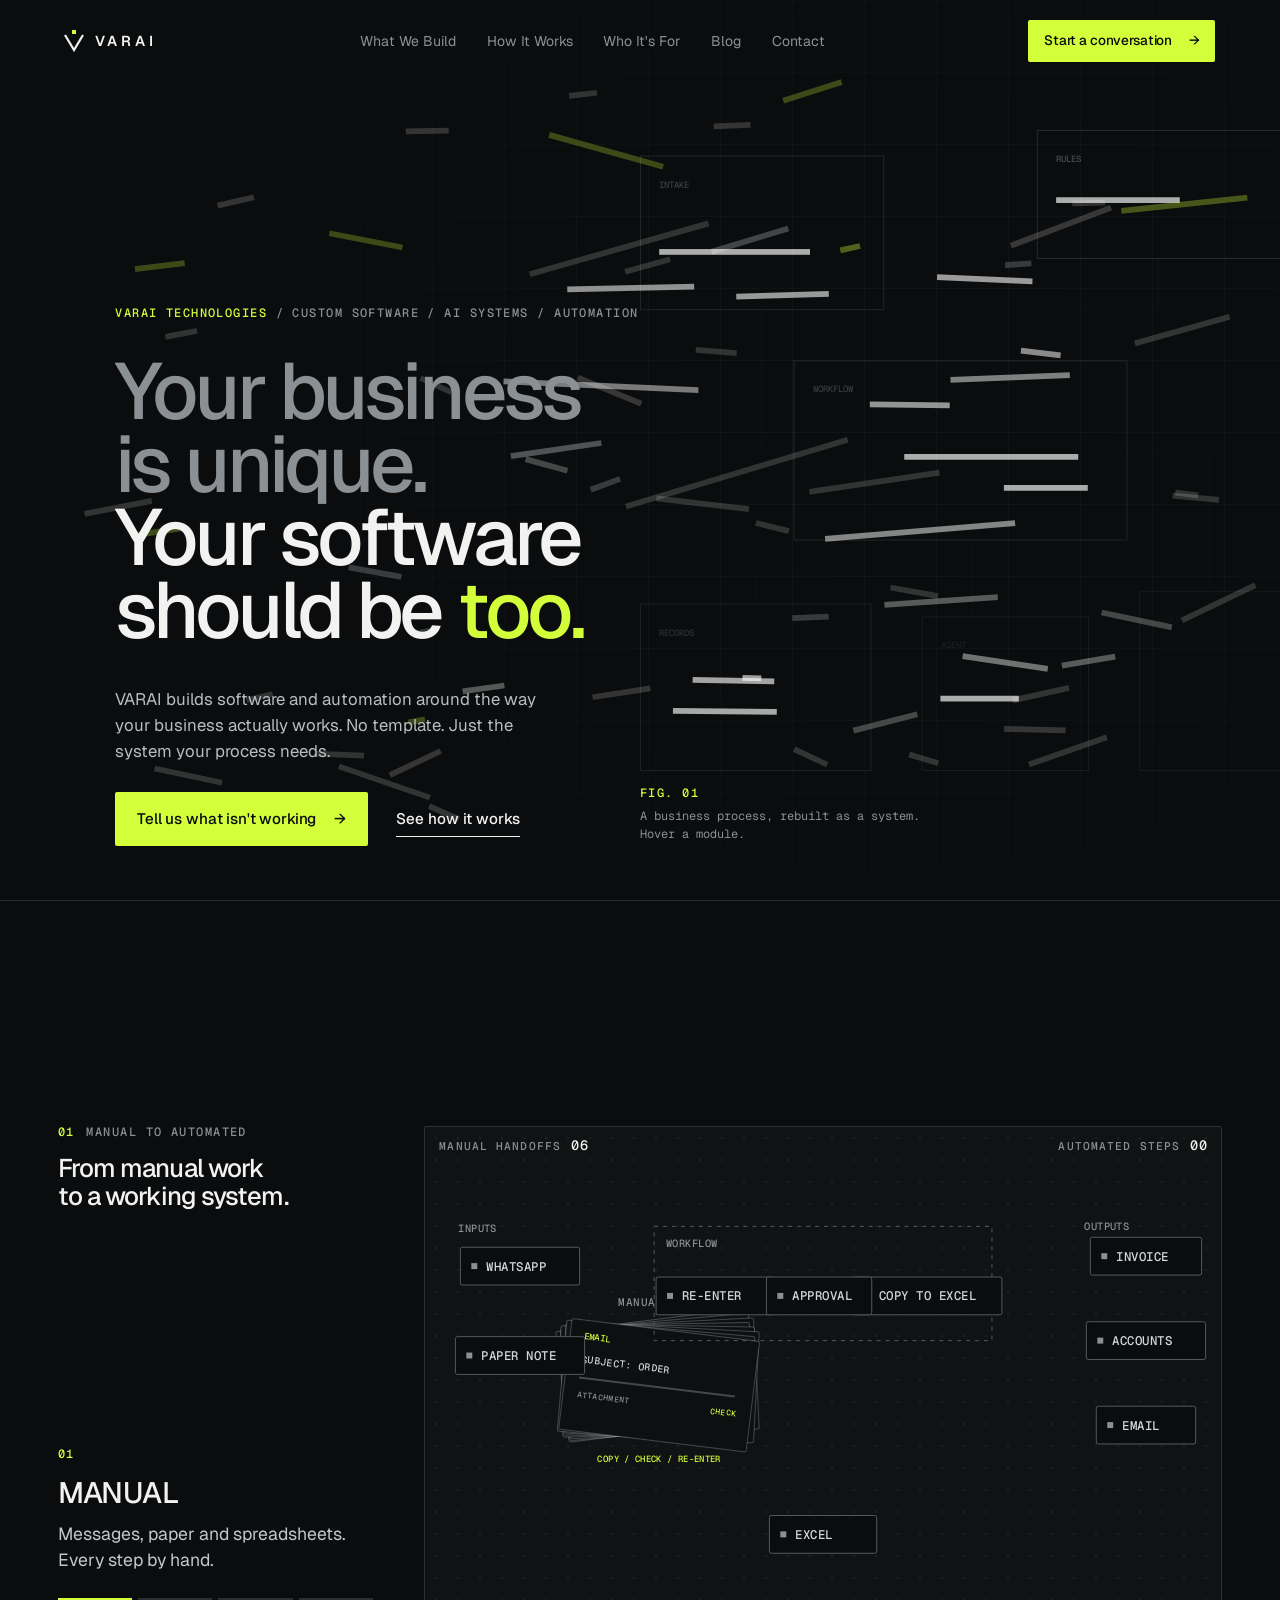
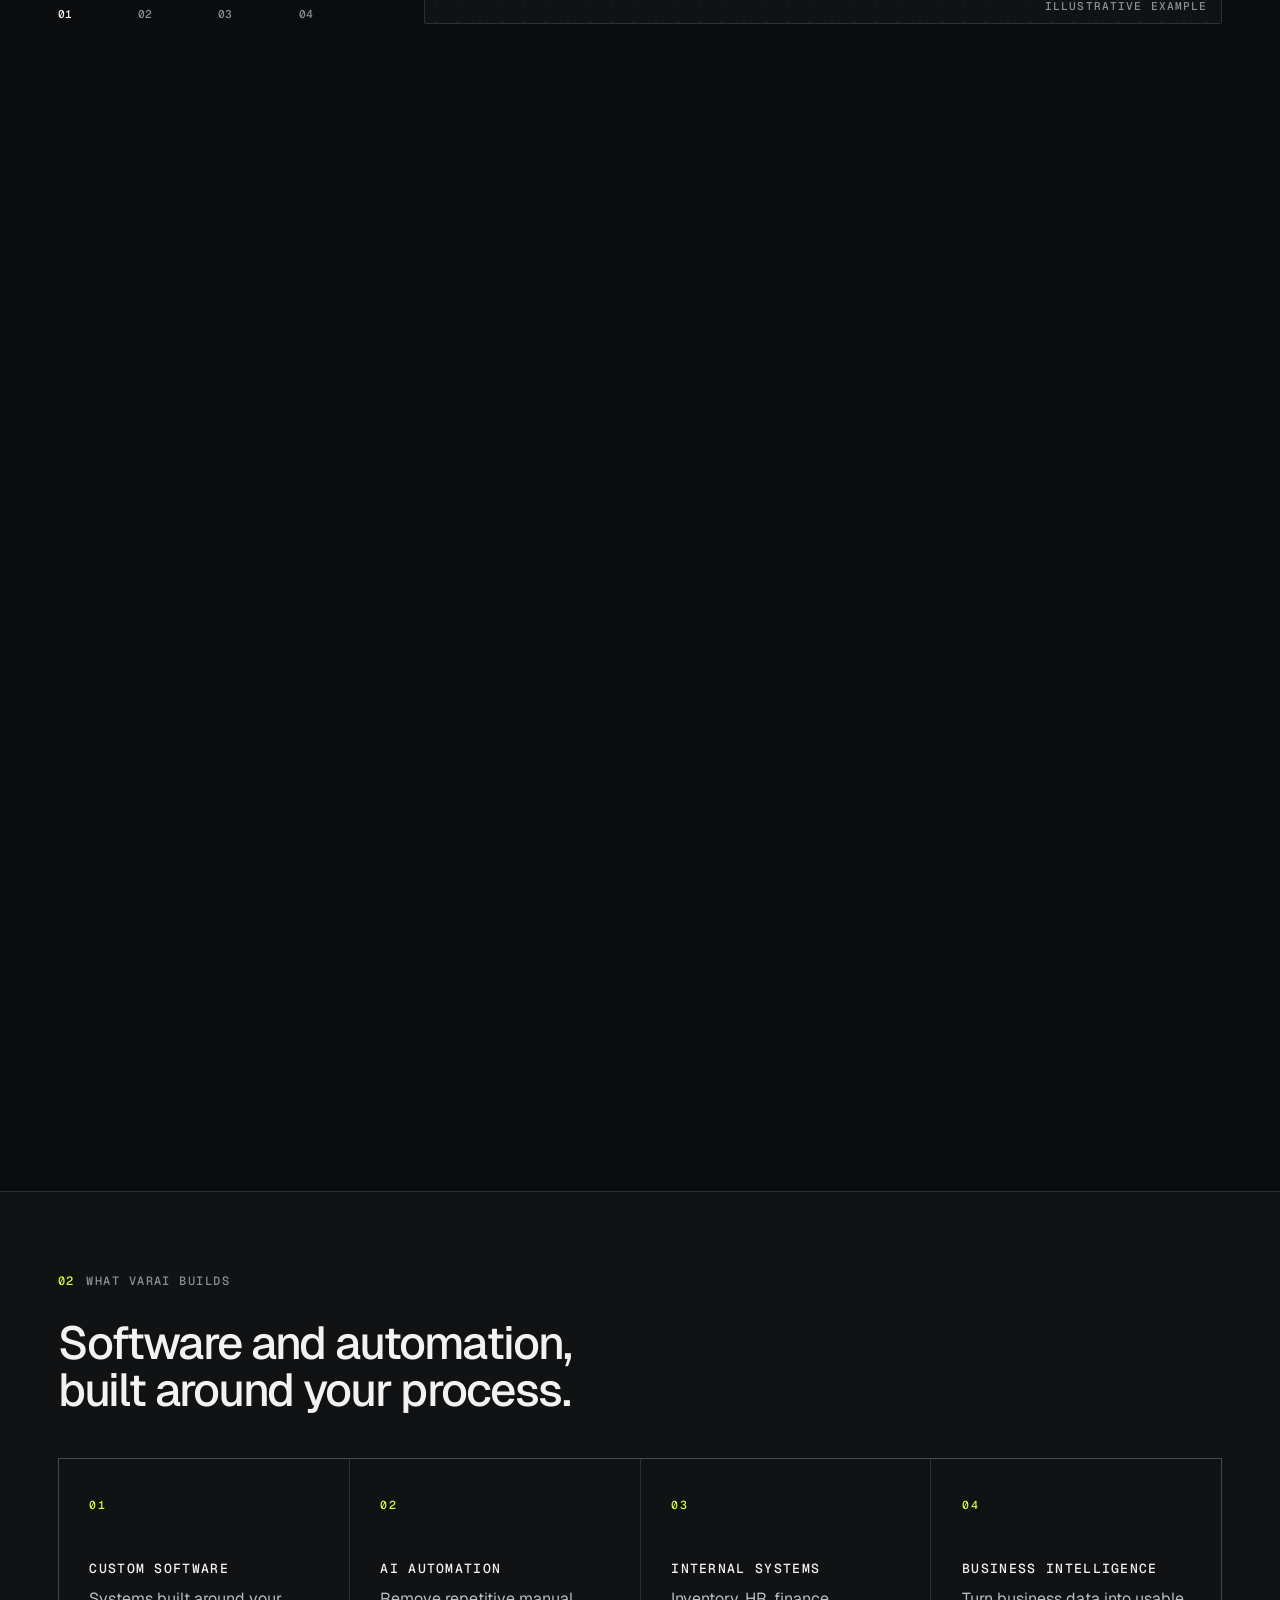
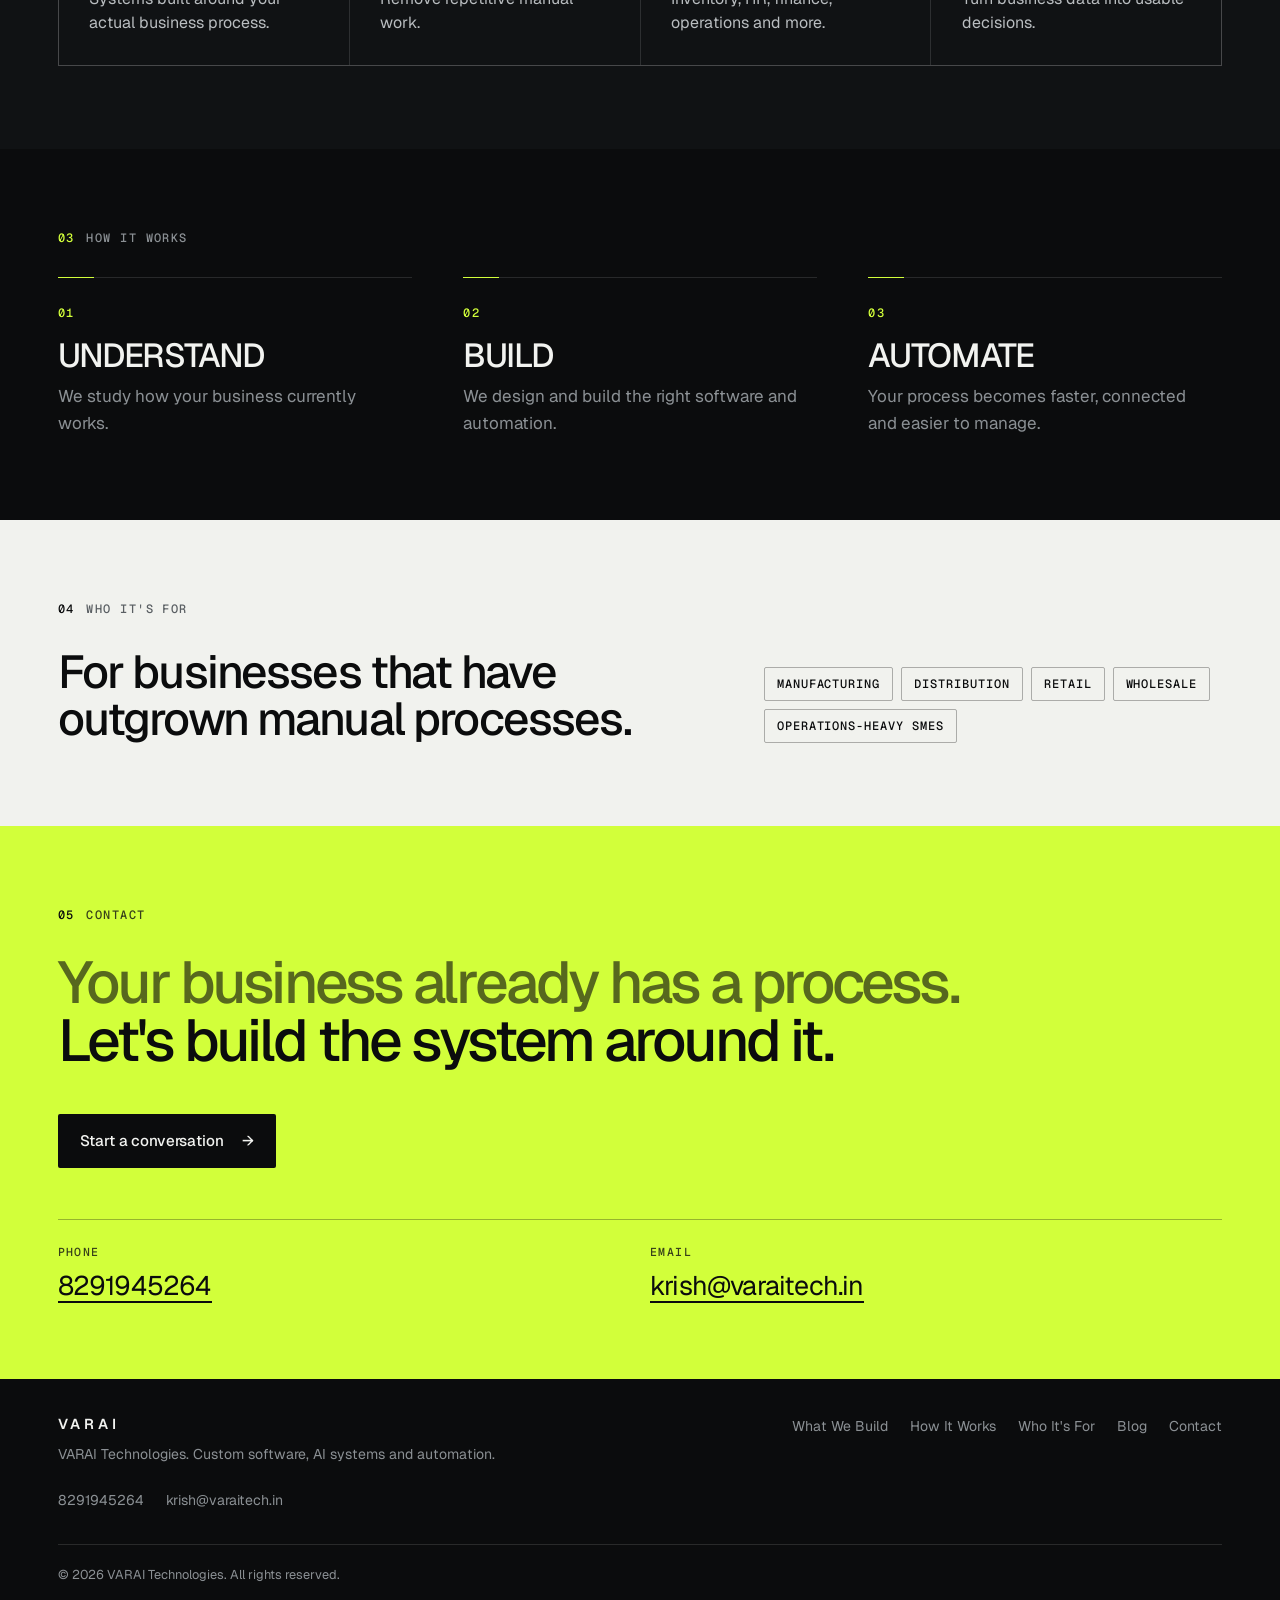
==== index.html @ 996c1478 "Add files via upload" ====
<!DOCTYPE html>
<html lang="en">
<head>
<meta charset="utf-8">
<meta name="viewport" content="width=device-width, initial-scale=1, viewport-fit=cover">
<title>VARAI Technologies | Custom Software and Automation for SMEs</title>
<meta name="description" content="VARAI builds custom software, AI automation and internal systems around the way your business actually works. Replace manual processes with a connected, automated workflow.">
<meta name="robots" content="index, follow, max-image-preview:large">
<meta name="theme-color" content="#0B0C0D">
<link rel="canonical" href="https://varaitech.in/">
<meta property="og:type" content="website">
<meta property="og:site_name" content="VARAI Technologies">
<meta property="og:locale" content="en_IN">
<meta property="og:title" content="VARAI Technologies | Custom Software and Automation for SMEs">
<meta property="og:description" content="VARAI builds custom software, AI automation and internal systems around the way your business actually works. Replace manual processes with a connected, automated workflow.">
<meta property="og:url" content="https://varaitech.in/">
<meta property="og:image" content="https://varaitech.in/og-image.png">
<meta name="twitter:card" content="summary_large_image">
<meta name="twitter:title" content="VARAI Technologies | Custom Software and Automation for SMEs">
<meta name="twitter:description" content="VARAI builds custom software, AI automation and internal systems around the way your business actually works. Replace manual processes with a connected, automated workflow.">
<meta name="twitter:image" content="https://varaitech.in/og-image.png">
<link rel="icon" href="data:image/svg+xml,%3Csvg xmlns='http://www.w3.org/2000/svg' viewBox='0 0 32 32'%3E%3Crect width='32' height='32' fill='%230B0C0D'/%3E%3Cpath d='M6 8l10 17L26 8' fill='none' stroke='%23F2F3F0' stroke-width='3'/%3E%3Crect x='14' y='3' width='4' height='4' fill='%23D2FF3A'/%3E%3C/svg%3E">
<link rel="preconnect" href="https://fonts.googleapis.com"><link rel="preconnect" href="https://fonts.gstatic.com" crossorigin>
<link href="https://fonts.googleapis.com/css2?family=Geist:wght@300..700&family=Geist+Mono:wght@400;500&display=swap" rel="stylesheet">
<style>
:root{--bg:#0B0C0D;--bg2:#101214;--fg:#F2F3F0;--mut:#8B9094;--dim:#2B2F33;--ln:rgba(255,255,255,.12);--ac:#D2FF3A;--lt:#F1F2EE;--ink:#0B0C0D;--s:"Geist",system-ui,-apple-system,"Segoe UI",Roboto,Arial,sans-serif;--m:"Geist Mono",ui-monospace,"SF Mono",Menlo,Consolas,monospace;--e:cubic-bezier(.2,.7,.2,1);--p:clamp(20px,4.5vw,64px);--sec:clamp(52px,6.5vw,92px)}
*,*::before,*::after{box-sizing:border-box}
html{scroll-behavior:smooth;scroll-padding-top:72px;-webkit-text-size-adjust:100%;overflow-x:clip}
body{margin:0;background:var(--bg);color:var(--fg);font:400 1rem/1.6 var(--s);-webkit-font-smoothing:antialiased;overflow-x:clip}
@media(min-width:1100px){body{font-size:1.0625rem}}
body.lock{overflow:hidden}
a{color:inherit}ul,ol{list-style:none;margin:0;padding:0}h1,h2,h3,p,dl,dd,figure{margin:0}button{font:inherit;color:inherit;background:none;border:0;padding:0;cursor:pointer}
h1,h2,h3{font-weight:500}
h2{font-size:clamp(2rem,4.4vw,4rem);line-height:1.02;letter-spacing:-.04em;text-wrap:balance}
::selection{background:var(--ac);color:var(--ink)}
:focus-visible{outline:2px solid var(--ac);outline-offset:3px}
.light :focus-visible,#contact :focus-visible{outline-color:var(--ink)}
.wrap{max-width:1360px;margin:0 auto;padding:0 var(--p)}
main{position:relative}
section{position:relative;padding:var(--sec) 0}
.sr{position:absolute;width:1px;height:1px;overflow:hidden;clip:rect(0 0 0 0);white-space:nowrap}
.lbl{display:flex;gap:12px;align-items:center;font:500 .75rem/1 var(--m);letter-spacing:.12em;text-transform:uppercase;color:var(--mut);margin-bottom:clamp(22px,2.6vw,36px)}
.lbl b{color:var(--ac);font-weight:500}
.light{background:var(--lt);color:var(--ink)}.light .lbl{color:#5a5f63}.light .lbl b{color:var(--ink)}
.skip{position:absolute;left:-999px;top:8px;background:var(--ac);color:var(--ink);padding:10px 14px;z-index:300}.skip:focus{left:8px}
.btn{display:inline-flex;align-items:center;justify-content:space-between;gap:1.2em;padding:15px 22px;background:var(--ac);color:var(--ink);text-decoration:none;font-weight:500;font-size:.95rem;letter-spacing:-.01em;border-radius:2px;transition:background .3s,color .3s,transform .4s var(--e);transform:translate(var(--mx,0),var(--my,0))}
.btn i{font-style:normal;display:inline-block;transition:transform .4s var(--e)}
.btn:hover{background:#fff}.btn:hover i{transform:translateX(5px)}
.btn.k{background:var(--ink);color:var(--fg)}.btn.k:hover{background:#fff;color:var(--ink)}
.btn.sm{padding:10px 16px;font-size:.85rem}
.lk{font-weight:500;font-size:.95rem;text-decoration:none;color:var(--fg);padding:6px 0;background:linear-gradient(var(--fg),var(--fg)) 0 100%/100% 1px no-repeat;transition:background-size .4s var(--e),color .3s}
.lk:hover{background-size:30% 1px;color:var(--ac)}
/* header */
header{position:fixed;top:0;left:0;right:0;z-index:100;padding:14px var(--p);pointer-events:none}
.bar{pointer-events:auto;max-width:1360px;margin:0 auto;height:54px;padding:0 6px 0 4px;display:flex;align-items:center;justify-content:space-between;gap:20px;border:1px solid transparent;border-radius:4px;transition:max-width .6s var(--e),background .4s,border-color .4s,padding .4s}
header.sc .bar{max-width:min(820px,100%);background:rgba(14,16,18,.78);-webkit-backdrop-filter:blur(16px);backdrop-filter:blur(16px);border-color:var(--ln);padding:0 6px 0 16px}
header.open .bar{background:transparent;border-color:transparent;-webkit-backdrop-filter:none;backdrop-filter:none}
.logo{display:flex;align-items:center;gap:10px;text-decoration:none;font:600 .9rem/1 var(--s);letter-spacing:.28em;position:relative;z-index:2}
#nav ul{display:flex;gap:clamp(16px,2.4vw,34px)}
#nav a{font-size:.88rem;text-decoration:none;color:var(--mut);transition:color .25s;padding:6px 0}
#nav a:hover,#nav a[aria-current=true]{color:var(--fg)}
.mo{display:none}
.mb{display:none;width:44px;height:44px;flex-direction:column;align-items:center;justify-content:center;gap:6px;position:relative;z-index:2}
.mb span{width:22px;height:1.5px;background:var(--fg);transition:transform .35s var(--e)}
.mb[aria-expanded=true] span:first-child{transform:translateY(3.75px) rotate(45deg)}.mb[aria-expanded=true] span:last-child{transform:translateY(-3.75px) rotate(-45deg)}
/* hero */
.hero{min-height:100svh;padding:0;display:flex;flex-direction:column;justify-content:flex-end;overflow:hidden;background:var(--bg)}
.hero::before{content:"";position:absolute;inset:0;background:linear-gradient(rgba(255,255,255,.04) 1px,transparent 1px) 0 0/72px 72px,linear-gradient(90deg,rgba(255,255,255,.04) 1px,transparent 1px) 0 0/72px 72px;-webkit-mask-image:radial-gradient(70% 80% at 70% 45%,#000,transparent);mask-image:radial-gradient(70% 80% at 70% 45%,#000,transparent)}
#cv{position:absolute;inset:0;width:100%;height:100%;display:block}
.hc{position:relative;z-index:2;width:min(54%,760px);margin-left:var(--p);margin-right:auto;padding-top:128px;padding-bottom:clamp(40px,6svh,72px);pointer-events:none}
.hc a{pointer-events:auto}
.tag{font:500 .75rem/1.5 var(--m);letter-spacing:.12em;text-transform:uppercase;color:var(--mut);margin-bottom:clamp(20px,3vw,32px)}
.tag b{color:var(--ac);font-weight:500}
h1{font-size:clamp(2.75rem,min(6.2vw,10.5svh),6rem);line-height:.92;letter-spacing:-.05em;color:var(--mut)}
h1 .ln{display:block;overflow:hidden;padding-bottom:.14em;margin-bottom:-.14em}
.js h1 .ln>span{display:block;transform:translateY(105%);transition:transform 1.2s var(--e) calc(var(--i)*.09s + .15s)}
.js h1.in .ln>span{transform:none}
h1 .ln>span{display:block}
h1 .hi{color:var(--fg)}h1 em{font-style:normal;color:var(--ac)}
.hr{display:flex;flex-direction:column;align-items:flex-start;gap:28px;margin-top:clamp(24px,3.4vw,40px)}
.hr p{max-width:27em;color:#B9BDC0;font-size:clamp(1.05rem,1.25vw,1.2rem);line-height:1.55}
.cta{display:flex;flex-wrap:wrap;gap:16px 28px;align-items:center}
.cvslot{position:absolute;left:50%;right:0;top:12%;height:76%;pointer-events:none}
.cap{position:absolute;max-width:300px;font:400 .75rem/1.55 var(--m);color:var(--mut);pointer-events:none}
.cap b{display:block;color:var(--ac);font-weight:500;letter-spacing:.12em;text-transform:uppercase;margin-bottom:4px}
/* story (scroll-driven) */
.story{padding:0;border-top:1px solid var(--ln);background:var(--bg)}
.track{position:relative;height:200svh}
.pin{position:sticky;top:0;height:100svh;min-height:480px;overflow:hidden;padding-top:68px;display:flex}
.sg{display:grid;width:100%;height:100%;grid-template-columns:minmax(0,1fr);grid-template-rows:auto minmax(0,1fr) auto;grid-template-areas:"head" "stage" "body";gap:12px;padding-bottom:clamp(14px,2.6svh,30px)}
.sc-left{display:contents}.sc-head{grid-area:head}.sc-body{grid-area:body}
.sc-head .lbl{margin:0}
.sc-head h2{position:absolute;width:1px;height:1px;overflow:hidden;clip:rect(0 0 0 0)}
.stage{grid-area:stage;position:relative;min-height:0;border:1px solid var(--ln);border-radius:2px;background-color:var(--bg2);background-image:radial-gradient(rgba(255,255,255,.06) 1px,transparent 1px);background-size:22px 22px}
.stage svg{position:absolute;inset:0;width:100%;height:100%;display:block}
.nt{font-family:var(--m);font-weight:500;letter-spacing:.04em;user-select:none}
.hud{position:absolute;z-index:2;display:flex;gap:10px;align-items:baseline;font:500 .7rem/1 var(--m);letter-spacing:.1em;text-transform:uppercase;color:var(--mut);pointer-events:none}
.hud b{font-weight:500;color:var(--fg);font-variant-numeric:tabular-nums;font-size:.85rem;letter-spacing:.04em}
.h-tl{left:14px;top:12px}.h-tr{right:14px;top:12px}.h-bl{left:14px;bottom:11px;opacity:0;color:var(--fg)}.h-br{right:14px;bottom:11px}
.h-bl i{width:6px;height:6px;background:var(--ac);align-self:center}.h-bl em{font-style:normal;color:var(--mut)}
.sn{display:grid;grid-template-columns:auto 1fr;gap:2px 12px;align-items:baseline}
.sno{font:500 .75rem/1 var(--m);color:var(--ac);letter-spacing:.14em}
.snm{font:500 1.5rem/1 var(--s);letter-spacing:-.02em;text-transform:uppercase}
.stx{grid-column:1/-1;margin-top:6px;color:#C3C7CA;font-size:1rem;line-height:1.45;min-height:2.9em;max-width:22em}
.sn.sw2{animation:up .55s var(--e)}
@keyframes up{from{opacity:0;transform:translateY(8px)}}
.ticks{display:flex;gap:6px;margin-top:12px}
.ticks button{flex:1;text-align:left;padding:9px 0 4px;border-top:2px solid var(--dim);font:500 .7rem/1 var(--m);color:var(--mut);transition:border-color .4s,color .3s}
.ticks button:hover{color:var(--fg)}.ticks button.on{border-color:var(--ac);color:var(--fg)}
@media(min-width:1200px){
.track{height:210svh}
.pin{align-items:center}
.sg{height:auto;grid-template-columns:minmax(0,3.4fr) minmax(0,8.6fr);grid-template-rows:none;grid-template-areas:none;gap:0 clamp(32px,4vw,64px);align-items:stretch;padding-bottom:20px}
.sc-left{display:flex;flex-direction:column;justify-content:space-between;gap:32px}
.sc-head,.sc-body,.stage{grid-area:auto}
.sc-head h2{position:static;width:auto;height:auto;clip:auto;overflow:visible;margin-top:16px;font-size:clamp(1.5rem,2vw,1.9rem);line-height:1.1;letter-spacing:-.035em;max-width:11em}
.stage{aspect-ratio:8/5;max-height:calc(100svh - 68px - 44px)}
.sn{display:block}.snm{font-size:clamp(1.6rem,2.3vw,2.2rem);margin:12px 0 14px}.stx{font-size:1.1rem;margin-top:0}
.ticks{margin-top:26px}
}
@media(max-width:1199px){.track{height:200svh}}
@media(max-width:700px){.track{height:190svh}.hud{font-size:.66rem}.tk-on .h-br{display:none}}
.rm .track{height:auto}.rm .pin{position:relative;height:auto;min-height:0;padding:96px 0 72px;overflow:visible}.rm .sg{height:auto;grid-template-rows:auto auto auto}.rm .stage{aspect-ratio:8/5;min-height:320px}.rm .ticks{display:none}
@media(max-width:700px){.rm .stage{aspect-ratio:3/4}}
/* build */
#build{background:var(--bg2);border-top:1px solid var(--ln)}
.sh{margin-bottom:clamp(26px,3.4vw,44px)}
.sh h2,.wg h2{font-size:clamp(1.9rem,3.6vw,3.25rem);max-width:15em}
.gr4{display:grid;grid-template-columns:repeat(4,minmax(0,1fr));gap:1px;background:var(--ln);border:1px solid var(--ln)}
.gi{background:var(--bg2);padding:clamp(20px,2.4vw,32px);transition:background .35s}
.gi:hover{background:var(--bg)}
.gi small{font:500 .72rem/1 var(--m);letter-spacing:.14em;color:var(--ac)}
.gi h3{font:500 .82rem/1.3 var(--m);letter-spacing:.1em;text-transform:uppercase;margin:clamp(24px,3.4vw,48px) 0 10px}
.gi p{color:#B9BDC0;font-size:1rem;line-height:1.45;max-width:16em}
/* how */
.st{display:grid;grid-template-columns:repeat(3,minmax(0,1fr));gap:clamp(24px,4vw,64px)}
.stp{position:relative;border-top:1px solid var(--ln);padding-top:20px}
.stp::before{content:"";position:absolute;top:-1px;left:0;width:36px;height:1px;background:var(--ac)}
.stp b{font:500 .75rem/1 var(--m);color:var(--ac);letter-spacing:.14em}
.stp h3{font:500 clamp(1.6rem,2.6vw,2.4rem)/1 var(--s);letter-spacing:-.04em;text-transform:uppercase;margin:14px 0 10px}
.stp p{color:var(--mut);max-width:20em}
/* who */
.wg{display:grid;grid-template-columns:minmax(0,7fr) minmax(0,5fr);gap:28px clamp(32px,5vw,72px);align-items:end}
.ws{display:flex;flex-wrap:wrap;gap:8px}
.ws span{font:500 .75rem/1 var(--m);letter-spacing:.08em;text-transform:uppercase;border:1px solid rgba(11,12,13,.3);padding:10px 12px;border-radius:2px}
/* contact */
#contact{background:var(--ac);color:var(--ink);padding-bottom:clamp(48px,6vw,80px)}
#contact .lbl{color:#37401a}#contact .lbl b{color:var(--ink)}
#contact h2{font-size:clamp(2rem,4.6vw,4.25rem);line-height:.98;letter-spacing:-.05em}
#contact h2 span{display:block}#contact h2 span:first-child{color:rgba(11,12,13,.62)}
.cm{margin-top:clamp(28px,3.5vw,44px)}
.cd{display:grid;grid-template-columns:repeat(2,minmax(0,1fr));gap:20px;margin-top:clamp(32px,4vw,56px);padding-top:26px;border-top:1px solid rgba(11,12,13,.3)}
.cd dt{font:500 .72rem/1 var(--m);letter-spacing:.12em;text-transform:uppercase;color:#37401a;margin-bottom:12px}
.cd dd{font-size:clamp(1.15rem,2.1vw,1.85rem);letter-spacing:-.03em;overflow-wrap:anywhere;line-height:1.2}
.cd a{text-decoration:none;background:linear-gradient(var(--ink),var(--ink)) 0 100%/100% 2px no-repeat;transition:background-size .4s var(--e)}.cd a:hover{background-size:0 2px}
footer{background:var(--bg);padding:36px 0 40px;color:var(--mut);font-size:.88rem}
.fg{display:flex;flex-wrap:wrap;justify-content:space-between;gap:24px 48px}
footer strong{color:var(--fg);font:600 .9rem var(--s);letter-spacing:.28em;display:block;margin-bottom:10px}
footer ul{display:flex;flex-wrap:wrap;gap:8px 22px}footer a{text-decoration:none;transition:color .25s}footer a:hover{color:var(--fg)}
.cr{margin-top:32px;padding-top:20px;border-top:1px solid var(--ln);font-size:.8rem}
.js .rv{opacity:0;transform:translateY(20px);transition:opacity 1s var(--e),transform 1s var(--e)}.js .rv.in{opacity:1;transform:none}
/* responsive */
@media(max-width:900px){
.mb{display:flex}.dt{display:none}
#nav{position:fixed;inset:0;background:var(--bg);padding:96px var(--p) 40px;display:flex;flex-direction:column;opacity:0;visibility:hidden;transition:opacity .35s,visibility .35s;overflow-y:auto}#nav.open{opacity:1;visibility:visible}
#nav ul{flex-direction:column;gap:0}#nav li a{display:block;font:500 2.2rem/1.1 var(--s);letter-spacing:-.04em;color:var(--fg);padding:14px 0;border-bottom:1px solid var(--ln)}
.mo{display:block;margin-top:28px}.mo .btn{width:100%}
header.sc .bar{max-width:100%}
.hero{justify-content:flex-start}
.hc{width:auto;margin-left:0;margin-right:0;padding-top:104px;padding-bottom:0}
h1{font-size:clamp(2.45rem,12.4vw,4.4rem)}
.cvslot{position:relative;left:auto;right:auto;top:auto;height:auto;aspect-ratio:1;max-height:40svh;margin:20px var(--p) 0}
.cap{position:relative;max-width:none;margin:12px var(--p) 28px}
.wg,.st{grid-template-columns:minmax(0,1fr)}
.gr4{grid-template-columns:repeat(2,minmax(0,1fr))}
}
@media(max-width:560px){.cta .btn{width:100%}.gr4,.cd{grid-template-columns:minmax(0,1fr)}.gi h3{margin-top:16px}.gi p{max-width:none}}
@media(prefers-reduced-motion:reduce){html{scroll-behavior:auto}*,*::before,*::after{transition:none!important;animation:none!important}.js .rv{opacity:1;transform:none}.js h1 .ln>span{transform:none}}
</style>
<script type="application/ld+json">{"@context": "https://schema.org", "@graph": [{"@type": "Organization", "@id": "https://varaitech.in/#org", "name": "VARAI Technologies", "url": "https://varaitech.in/", "email": "krish@varaitech.in", "telephone": "+918291945264", "description": "VARAI builds custom software, AI automation and internal systems around the way your business actually works. Replace manual processes with a connected, automated workflow."}, {"@type": "WebSite", "@id": "https://varaitech.in/#website", "url": "https://varaitech.in/", "name": "VARAI Technologies", "publisher": {"@id": "https://varaitech.in/#org"}, "inLanguage": "en-IN"}, {"@type": "ProfessionalService", "@id": "https://varaitech.in/#service", "name": "VARAI Technologies", "url": "https://varaitech.in/", "email": "krish@varaitech.in", "telephone": "+918291945264", "areaServed": "IN", "parentOrganization": {"@id": "https://varaitech.in/#org"}, "hasOfferCatalog": {"@type": "OfferCatalog", "name": "What VARAI builds", "itemListElement": [{"@type": "Offer", "itemOffered": {"@type": "Service", "name": "Custom software", "description": "Systems built around your actual business process."}}, {"@type": "Offer", "itemOffered": {"@type": "Service", "name": "AI automation", "description": "Remove repetitive manual work."}}, {"@type": "Offer", "itemOffered": {"@type": "Service", "name": "Internal systems", "description": "Inventory, HR, finance, operations and more."}}, {"@type": "Offer", "itemOffered": {"@type": "Service", "name": "Business intelligence", "description": "Turn business data into usable decisions."}}]}}]}</script>
</head>
<body>
<a class="skip" href="#main">Skip to content</a>

<header><div class="bar">
<a class="logo" href="#top" aria-label="VARAI Technologies, back to top"><svg width="22" height="22" viewBox="0 0 22 22" aria-hidden="true"><path d="M2 5l9 15 9-15" fill="none" stroke="currentColor" stroke-width="2.2"/><rect x="9" y="0" width="4" height="4" fill="#D2FF3A"/></svg>VARAI</a>
<nav id="nav" aria-label="Primary"><ul>
<li><a href="#build">What We Build</a></li><li><a href="#how">How It Works</a></li><li><a href="#who">Who It's For</a></li><li><a href="/blog/">Blog</a></li><li><a href="#contact">Contact</a></li></ul>
<div class="mo"><a class="btn" href="mailto:krish@varaitech.in?subject=Starting%20a%20conversation%20with%20VARAI">Start a conversation <i aria-hidden="true">→</i></a></div></nav>
<a class="btn sm dt" href="mailto:krish@varaitech.in?subject=Starting%20a%20conversation%20with%20VARAI">Start a conversation <i aria-hidden="true">→</i></a>
<button class="mb" id="mb" type="button" aria-expanded="false" aria-controls="nav" aria-label="Open menu"><span></span><span></span></button>
</div></header>

<main id="main">

<section class="hero" id="top" data-nav="" aria-labelledby="h1">
<canvas id="cv" aria-hidden="true"></canvas>
<div class="wrap hc">
<p class="tag"><b>VARAI Technologies</b> / Custom software / AI systems / Automation</p>
<h1 id="h1"><span class="ln"><span style="--i:0">Your business</span></span><span class="ln"><span style="--i:1">is unique.</span></span><span class="ln hi"><span style="--i:2">Your software</span></span><span class="ln hi"><span style="--i:3">should be <em>too.</em></span></span></h1>
<div class="hr">
<p>VARAI builds software and automation around the way your business actually works. No template. Just the system your process needs.</p>
<div class="cta"><a class="btn" href="mailto:krish@varaitech.in?subject=What%20isn%27t%20working&amp;body=What%20currently%20takes%20too%20much%20time%20or%20involves%20too%20much%20manual%20work%3F%0D%0A%0D%0A">Tell us what isn't working <i aria-hidden="true">→</i></a><a class="lk" href="#story">See how it works</a></div>
</div>
</div>
<div class="cvslot" id="slot"></div>
<p class="cap" id="cap"><b>Fig. 01</b>A business process, rebuilt as a system. Hover a module.</p>
</section>

<section class="story" id="story" data-nav="" aria-labelledby="h-story">
<div class="track" id="track">
<div class="pin" id="pin">
<div class="wrap sg">
<div class="sc-left">
<div class="sc-head"><p class="lbl"><b>01</b> Manual to automated</p><h2 id="h-story">From manual work to a working system.</h2></div>
<div class="sc-body">
<div class="sn" id="snbox"><span class="sno" id="sno">01</span><h3 class="snm" id="snm">Manual</h3><p class="stx" id="stx">Information moves between people.</p></div>
<div class="ticks" id="ticks" role="group" aria-label="Jump to stage">
<button type="button" class="on" aria-label="Stage 1, Manual">01</button><button type="button" aria-label="Stage 2, Structured">02</button><button type="button" aria-label="Stage 3, Connected">03</button><button type="button" aria-label="Stage 4, Automated">04</button>
</div>
</div>
</div>
<div class="stage" id="stage">
<svg id="sv" role="img" aria-label="Animated diagram. A messy business process of WhatsApp messages, paper, email and spreadsheets is reorganised into one connected, automated workflow with an agent that can understand, decide and act." preserveAspectRatio="xMidYMid meet"></svg>
<div class="hud h-tl"><span>Manual handoffs</span><b id="hH">06</b></div>
<div class="hud h-tr"><span>Automated steps</span><b id="hA">00</b></div>
<div class="hud h-bl" id="tkb"><i></i><span id="tk">Order received</span><em id="tkn">1/6</em></div>
<div class="hud h-br">Illustrative example</div>
</div>
</div>
</div>
</div>
<ol class="sr"><li>Manual: messages, paper and spreadsheets, handled by hand.</li><li>Structured: the scattered inputs organise into one process.</li><li>Connected: every step joins one workflow.</li><li>Automated: the workflow runs on its own.</li></ol>
</section>

<section id="build" data-nav="build" aria-labelledby="h-build">
<div class="wrap">
<p class="lbl"><b>02</b> What VARAI builds</p>
<div class="sh"><h2 id="h-build" class="rv">Software and automation, built around your process.</h2></div>
<div class="gr4 rv">
<div class="gi"><small>01</small><h3>Custom software</h3><p>Systems built around your actual business process.</p></div>
<div class="gi"><small>02</small><h3>AI automation</h3><p>Remove repetitive manual work.</p></div>
<div class="gi"><small>03</small><h3>Internal systems</h3><p>Inventory, HR, finance, operations and more.</p></div>
<div class="gi"><small>04</small><h3>Business intelligence</h3><p>Turn business data into usable decisions.</p></div>
</div>
</div>
</section>

<section id="how" data-nav="how" aria-labelledby="h-how">
<div class="wrap">
<p class="lbl"><b>03</b> How it works</p><h2 id="h-how" class="sr">How it works</h2>
<ol class="st rv">
<li class="stp"><b>01</b><h3>Understand</h3><p>We study how your business currently works.</p></li>
<li class="stp"><b>02</b><h3>Build</h3><p>We design and build the right software and automation.</p></li>
<li class="stp"><b>03</b><h3>Automate</h3><p>Your process becomes faster, connected and easier to manage.</p></li>
</ol>
</div>
</section>

<section class="light" id="who" data-nav="who" aria-labelledby="h-who">
<div class="wrap">
<p class="lbl"><b>04</b> Who it's for</p>
<div class="wg"><h2 id="h-who" class="rv">For businesses that have outgrown manual processes.</h2>
<div class="ws rv"><span>Manufacturing</span><span>Distribution</span><span>Retail</span><span>Wholesale</span><span>Operations-heavy SMEs</span></div></div>
</div>
</section>

<section id="contact" data-nav="contact" aria-labelledby="h-ct">
<div class="wrap">
<p class="lbl"><b>05</b> Contact</p>
<h2 id="h-ct"><span>Your business already has a process.</span><span>Let's build the system around it.</span></h2>
<div class="cm"><a class="btn k" href="mailto:krish@varaitech.in?subject=Starting%20a%20conversation%20with%20VARAI&amp;body=What%20currently%20takes%20too%20much%20time%20or%20involves%20too%20much%20manual%20work%3F%0D%0A%0D%0A">Start a conversation <i aria-hidden="true">→</i></a></div>
<dl class="cd"><div><dt>Phone</dt><dd><a href="tel:+918291945264">8291945264</a></dd></div><div><dt>Email</dt><dd><a href="mailto:krish@varaitech.in">krish@varaitech.in</a></dd></div></dl>
</div>
</section>
</main>

<footer><div class="wrap">
<div class="fg"><div><strong>VARAI</strong><p>VARAI Technologies. Custom software, AI systems and automation.</p></div>
<nav aria-label="Footer"><ul><li><a href="#build">What We Build</a></li><li><a href="#how">How It Works</a></li><li><a href="#who">Who It's For</a></li><li><a href="/blog/">Blog</a></li><li><a href="#contact">Contact</a></li></ul></nav>
<ul><li><a href="tel:+918291945264">8291945264</a></li><li><a href="mailto:krish@varaitech.in">krish@varaitech.in</a></li></ul></div>
<p class="cr">© 2026 VARAI Technologies. All rights reserved.</p>
</div></footer>

<script>
(()=>{
'use strict';
const $=(s,c=document)=>c.querySelector(s),$$=(s,c=document)=>[...c.querySelectorAll(s)];
const cl=(v,a=0,b=1)=>Math.min(b,Math.max(a,v)),lerp=(a,b,t)=>a+(b-a)*t,sm=(a,b,x)=>{const t=cl((x-a)/(b-a));return t*t*(3-2*t)};
const RM=matchMedia('(prefers-reduced-motion:reduce)').matches,HOVER=matchMedia('(hover:hover)').matches;
const root=document.documentElement;root.classList.add('js');if(RM)root.classList.add('rm');

/* navigation */
const hd=$('header'),mb=$('#mb'),nav=$('#nav');
const tog=o=>{const v=typeof o==='boolean'?o:!nav.classList.contains('open');nav.classList.toggle('open',v);hd.classList.toggle('open',v);mb.setAttribute('aria-expanded',v);mb.setAttribute('aria-label',v?'Close menu':'Open menu');document.body.classList.toggle('lock',v)};
mb.onclick=()=>tog();nav.onclick=e=>{if(e.target.closest('a'))tog(false)};
addEventListener('keydown',e=>{if(e.key==='Escape'&&nav.classList.contains('open')){tog(false);mb.focus()}});
addEventListener('resize',()=>{if(innerWidth>900)tog(false)});

/* headline + magnetic buttons + reveals */
const h1=$('h1');requestAnimationFrame(()=>requestAnimationFrame(()=>h1.classList.add('in')));
if(!RM&&HOVER)$$('.btn').forEach(b=>{b.addEventListener('pointermove',e=>{const r=b.getBoundingClientRect();b.style.setProperty('--mx',((e.clientX-r.left)/r.width-.5)*8+'px');b.style.setProperty('--my',((e.clientY-r.top)/r.height-.5)*6+'px')});b.addEventListener('pointerleave',()=>{b.style.setProperty('--mx','0px');b.style.setProperty('--my','0px')})});
const rio=new IntersectionObserver(es=>es.forEach(x=>{if(x.isIntersecting){x.target.classList.add('in');rio.unobserve(x.target)}}),{threshold:.15,rootMargin:'0px 0px -5% 0px'});
$$('.rv').forEach(e=>RM?e.classList.add('in'):rio.observe(e));

/* active nav */
const secs=$$('main>section[id]'),links=$$('#nav ul a');let tk=0;
function onScroll(){tk=0;hd.classList.toggle('sc',scrollY>40);
let c='';secs.forEach(s=>{if(s.dataset.nav!==undefined&&s.getBoundingClientRect().top<=innerHeight*.4)c=s.dataset.nav});
links.forEach(l=>l.getAttribute('href')==='#'+c?l.setAttribute('aria-current','true'):l.removeAttribute('aria-current'))}
addEventListener('scroll',()=>{if(!tk)tk=requestAnimationFrame(onScroll)},{passive:true});addEventListener('resize',onScroll);onScroll();

/* ============ hero canvas ============ */
(()=>{
const hero=$('#top'),cv=$('#cv'),g=cv.getContext('2d'),cap=$('#cap'),slot=$('#slot');
const MODS=[[0,4,38,24,'INTAKE','Forms, documents and messages, captured once.'],[62,0,38,20,'RULES','The way your business decides, written as logic.'],[24,36,52,28,'WORKFLOW','Your workflow, built exactly as it runs.'],[0,74,36,26,'RECORDS','One source of truth instead of five spreadsheets.'],[44,76,26,24,'AGENT','AI agents take the repetitive steps.'],[78,72,22,28,'REPORTS','Reports and dashboards that build themselves.']];
const CON=[[[19,28],[19,50],[24,50]],[[81,20],[81,28],[60,28],[60,36]],[[30,64],[30,69],[18,69],[18,74]],[[52,64],[52,76]],[[76,50],[89,50],[89,72]]],CM=[[0,2],[1,2],[2,3],[2,4],[2,5]];
const DEF='<b>Fig. 01</b>A business process, rebuilt as a system. Hover a module.';
let W=0,H=0,D=1,S=1,X0=0,Y0=0,wide=true,T=[],P=[],SM=[],pulse=[0,0,0,0,0,0],hov=-1,mx=-999,my=-999,t0=performance.now(),vis=true,last=0,sp=0,pk=0;
const px=u=>X0+u*S,py=u=>Y0+u*S;
const plen=c=>{let l=0;for(let i=1;i<c.length;i++)l+=Math.hypot(c[i][0]-c[i-1][0],c[i][1]-c[i-1][1]);return l};
function at(c,f){let d=f*plen(c);for(let i=1;i<c.length;i++){const l=Math.hypot(c[i][0]-c[i-1][0],c[i][1]-c[i-1][1]);if(d<=l||i===c.length-1){const k=cl(d/(l||1));return[c[i-1][0]+(c[i][0]-c[i-1][0])*k,c[i-1][1]+(c[i][1]-c[i-1][1])*k]}d-=l}}
function layout(){
const hr=hero.getBoundingClientRect(),sr=slot.getBoundingClientRect();
D=Math.min(devicePixelRatio||1,2);W=hr.width;H=hr.height;cv.width=Math.round(W*D);cv.height=Math.round(H*D);
const rx=sr.left-hr.left,ry=sr.top-hr.top,rw=sr.width,rh=sr.height;
wide=getComputedStyle(cap).position==='absolute';
S=Math.max(1,Math.min(rw,rh)/100);X0=rx+(rw-100*S)/2;Y0=ry+(rh-100*S)/2;
if(wide){cap.style.left=X0+'px';cap.style.top=(Y0+100*S+14)+'px'}else{cap.style.left='';cap.style.top=''}
let seed=7;const rnd=()=>(seed=seed*16807%2147483647)/2147483647;T=[];const pitch=Math.max(2.2,9/S);
MODS.forEach((m,mi)=>{const rows=Math.floor((m[3]-10)/pitch);for(let r=0;r<rows;r++){let x=m[0]+3;const end=m[0]+m[2]-3,k=1+Math.floor(rnd()*3);for(let s=0;s<k;s++){const rem=end-x;if(rem<4)break;const len=s===k-1?rem*(.4+rnd()*.6):rem*(.25+rnd()*.4);
T.push({m:mi,x,y:m[1]+8+r*pitch,w:len,hl:rnd()<.12,cx:wide?W*.03+rnd()*W*.94:rnd()*W,cy:wide?H*.08+rnd()*H*.84:ry-rh*.3+rnd()*rh*1.6,ph:rnd()*6.28,dl:.3+rnd()*1.8+mi*.12,du:1.2+rnd()*1.2,rot:(rnd()-.5)*.8,ox:0,oy:0,e:0});x+=len+1.4}}})}
function draw(t,live){g.setTransform(D,0,0,D,0,0);g.clearRect(0,0,W,H);const bh=Math.max(3,.9*S),fs=Math.max(9,Math.min(11,S*1.35));
const rv=MODS.map(()=>[0,0]);let all=0;
T.forEach(k=>{const e0=cl((t-k.dl)/k.du),e=e0<.5?4*e0*e0*e0:1-Math.pow(-2*e0+2,3)/2;k.e=e;
const cxp=k.cx+Math.sin(t*.3+k.ph)*16,cyp=k.cy+Math.cos(t*.25+k.ph*1.3)*12,sx=px(k.x),sy=py(k.y);
const x=cxp+(sx-cxp)*e,y=cyp+(sy-cyp)*e;
if(live&&e>.98){const dx=sx-mx,dy=sy-my,d=Math.hypot(dx,dy),R=90,f=d<R?(1-d/R)*16:0;k.ox+=((d?dx/d*f:0)-k.ox)*.12;k.oy+=((d?dy/d*f:0)-k.oy)*.12}else{k.ox*=.9;k.oy*=.9}
k.X=x+k.ox;k.Y=y+k.oy;k.R=k.rot*(1-e)+Math.sin(t*.5+k.ph)*.1*(1-e);rv[k.m][0]+=e;rv[k.m][1]++;all+=e});
all=T.length?all/T.length:1;
MODS.forEach((m,i)=>{const a=rv[i][1]?rv[i][0]/rv[i][1]:1,h=hov===i,pl=pulse[i];pulse[i]=Math.max(0,pl-.02);
g.strokeStyle=h||pl>.05?`rgba(210,255,58,${.35+.6*Math.max(pl,h?1:0)})`:`rgba(255,255,255,${.04+.18*a})`;g.lineWidth=1;g.strokeRect(px(m[0])+.5,py(m[1])+.5,m[2]*S,m[3]*S);
g.font=`500 ${fs}px "Geist Mono",ui-monospace,monospace`;g.fillStyle=`rgba(255,255,255,${.6*a})`;g.fillText(m[4],px(m[0])+S*3,py(m[1])+S*5)});
g.strokeStyle=`rgba(255,255,255,${.1*all})`;CON.forEach(c=>{g.beginPath();c.forEach((p,i)=>i?g.lineTo(px(p[0]),py(p[1])):g.moveTo(px(p[0]),py(p[1])));g.stroke()});
T.forEach(k=>{const h=hov===k.m&&k.e>.9;g.save();g.translate(k.X,k.Y);g.rotate(k.R);g.fillStyle=k.hl||h?`rgba(210,255,58,${.25+.6*k.e})`:`rgba(255,255,255,${.16+.5*k.e})`;g.fillRect(0,0,k.w*S,bh);g.restore()});
if(live){if(all>.85&&t-pk>.9){pk=t;P.push({c:Math.floor(Math.random()*CON.length),d:Math.random()<.5?0:1,f:0,v:.35+Math.random()*.3})}
P=P.filter(p=>{p.f+=p.v*.016;if(p.f>=1){pulse[CM[p.c][p.d?0:1]]=1;return false}const q=at(CON[p.c],p.d?1-p.f:p.f);g.fillStyle='#D2FF3A';g.fillRect(px(q[0])-2,py(q[1])-2,4,4);return true});
if(all>.8&&t-sp>.55&&SM.length<14){sp=t;const l=Math.random()<.7||!wide;SM.push({x:wide?-10:(l?-10:W+10),y:wide?H*.1+Math.random()*H*.8:Y0+Math.random()*100*S,m:Math.floor(Math.random()*6),ph:Math.random()*6})}
SM=SM.filter(s=>{const m=MODS[s.m],tx=px(m[0]+m[2]/2),ty=py(m[1]+m[3]/2),d=Math.hypot(tx-s.x,ty-s.y)||1;s.x+=(tx-s.x)/d*1.1+Math.sin(t*2+s.ph)*.25;s.y+=(ty-s.y)/d*1.1;
if(s.x>px(m[0])&&s.x<px(m[0]+m[2])&&s.y>py(m[1])&&s.y<py(m[1]+m[3])){pulse[s.m]=.8;return false}g.fillStyle='rgba(255,255,255,.3)';g.fillRect(s.x,s.y,12,3);return true})}}
function frame(n){if(!vis)return;draw((n-t0)/1000,true);requestAnimationFrame(frame)}
function hv(e){const r=cv.getBoundingClientRect();mx=e.clientX-r.left;my=e.clientY-r.top;let h=-1;MODS.forEach((m,i)=>{if(mx>px(m[0])-6&&mx<px(m[0]+m[2])+6&&my>py(m[1])-6&&my<py(m[1]+m[3])+6)h=i});
if(h!==hov){hov=h;cap.innerHTML=h<0?DEF:'<b>'+MODS[h][4]+'</b>'+MODS[h][5];if(RM)draw(1e4,false)}}
hero.addEventListener('pointermove',hv);hero.addEventListener('pointerdown',hv);hero.addEventListener('pointerleave',()=>{mx=my=-999;hov=-1;cap.innerHTML=DEF;if(RM)draw(1e4,false)});
let rq=0;new ResizeObserver(()=>{cancelAnimationFrame(rq);rq=requestAnimationFrame(()=>{layout();if(RM)draw(1e4,false)})}).observe(hero);
layout();
if(RM){document.fonts&&document.fonts.ready.then(()=>draw(1e4,false));draw(1e4,false)}
else{new IntersectionObserver(es=>{const v=es[0].isIntersecting;if(v&&!vis){vis=true;requestAnimationFrame(frame)}vis=v},{threshold:0}).observe(hero);requestAnimationFrame(frame)}
})();

/* ============ scroll-driven transformation ============ */
(()=>{
 const track=$('#track');if(!track)return;
 const pin=$('#pin'),stage=$('#stage'),svg=$('#sv'),NS='http://www.w3.org/2000/svg';
 const hH=$('#hH'),hA=$('#hA'),tkb=$('#tkb'),tkt=$('#tk'),tkn=$('#tkn'),snb=$('#snbox'),sno=$('#sno'),snm=$('#snm'),stx=$('#stx'),tks=$$('#ticks button');
 const el=(n,a,p)=>{const e=document.createElementNS(NS,n);for(const k in a)e.setAttribute(k,a[k]);if(p)p.appendChild(e);return e};
 const pad=n=>String(n).padStart(2,'0');
 const ST=[['01','Manual','Messages, paper and spreadsheets. Every step by hand.'],['02','Structured','The scattered inputs organise into one process.'],['03','Connected','Every step joins one workflow.'],['04','Automated','The workflow runs on its own.']];
 const TXT={wa:['WHATSAPP','CAPTURE'],pp:['PAPER NOTE','DOCUMENTS'],em:['EMAIL','NOTIFY'],cp:['COPY TO EXCEL','AUTO-SYNC'],xl:['EXCEL','SYSTEM OF RECORD'],re:['RE-ENTER','VALIDATE'],ap:['APPROVAL','RULE'],iv:['INVOICE','INVOICE'],ac:['ACCOUNTS','DASHBOARD'],f1:['FOLLOW UP',''],f2:['CHECK AGAIN','']};
 const ORDER=Object.keys(TXT);
 const STEPS=[['wa'],['wa','pp'],['re','ap'],['xl'],['iv'],['ac']];
 const TICK=['Order received','Information captured','Data validated','Inventory updated','Invoice generated','Dashboard updated'];
 const GR=[86,89,92],DT=[139,144,148],AC=[210,255,58];
 const mc=(a,b,t)=>'rgb('+Math.round(a[0]+(b[0]-a[0])*t)+','+Math.round(a[1]+(b[1]-a[1])*t)+','+Math.round(a[2]+(b[2]-a[2])*t)+')';

 /* This is the original automated-flow geometry from the supplied version.
    The manual side is replaced with the paper-stack transformation. */
 const LAY={
 L:{vb:'0 0 800 500',fs:12.5,spd:175,fb0:215,fb1:293,fr:{x:230,y:100,w:340},fl:[242,121],cl:[['INPUTS',33,106],['OUTPUTS',663,104]],gv:[99,300,500,701],gh:[120,240,360],dn:[400,391],ag:[400,245,320],
 pos:{wa:[[105,80,-5,120],[125,110,-1,120],[99,120,0,150],[95,140,0,124]],pp:[[370,170,5,130],[175,310,3,130],[99,240,0,150],[95,230,0,124]],em:[[95,275,4,100],[335,385,-2,100],[99,360,0,150],[725,300,0,124]],
 cp:[[255,355,-6,150],[300,180,2,150],[300,120,0,150],[505,170,0,110]],xl:[[640,80,3,108],[470,110,-1,108],[500,120,0,150],[400,410,0,340]],re:[[500,330,5,118],[575,235,2,118],[300,240,0,150],[291,170,0,102]],
 ap:[[200,440,2,106],[530,385,2,106],[300,360,0,150],[396,170,0,80]],iv:[[690,260,-4,112],[700,330,-2,112],[701,120,0,150],[725,130,0,124]],ac:[[620,430,-3,120],[705,170,-1,120],[701,240,0,150],[725,215,0,124]],
 f1:[[420,50,6,124],[660,70,3,124],[500,240,0,150],[250,335,0,124]],f2:[[330,262,-4,140],[115,420,3,140],[500,360,0,150],[550,335,0,140]]},
 cn:[[[157,140],[192,140],[192,170],[240,170]],[[157,230],[192,230],[192,170]],[[342,170],[356,170]],[[436,170],[450,170]],[[560,170],[610,170]],[[610,130],[610,300]],[[610,130],[663,130]],[[610,215],[663,215]],[[610,300],[663,300]]],
 fw:[{p:[[400,170],[400,391]],e:'xl'},{p:[[157,140],[192,140],[192,170],[610,170],[610,130],[663,130]],e:'iv'},{p:[[157,230],[192,230],[192,170],[610,170],[610,215],[663,215]],e:'ac'},{p:[[610,170],[610,300],[663,300]],e:'em'}]},
 P:{vb:'0 -24 360 504',fs:13,spd:140,fb0:190,fb1:264,fr:{x:10,y:92,w:340},fl:[20,111],cl:[['INPUTS',10,12],['OUTPUTS',10,398]],gv:[90,270],gh:[50,125,200,275,350,425],dn:[180,326],ag:[180,226,320],
 pos:{wa:[[75,42,-5,106],[95,45,-1,106],[90,50,0,150],[95,44,0,140]],pp:[[105,120,4,123],[260,300,3,123],[90,125,0,150],[265,44,0,140]],em:[[75,205,-4,82],[95,350,-2,82],[90,200,0,150],[298,430,0,90]],
 cp:[[250,190,-5,148],[250,95,2,148],[270,50,0,150],[281,146,0,115]],xl:[[270,105,3,90],[110,160,-1,90],[90,275,0,150],[180,345,0,340]],re:[[70,330,5,106],[250,225,2,106],[270,125,0,150],[73,146,0,106]],
 ap:[[260,325,-3,106],[255,355,2,106],[270,200,0,150],[175,146,0,78]],iv:[[100,410,-4,98],[110,410,-2,98],[90,350,0,150],[58,430,0,98]],ac:[[270,415,3,106],[110,290,-1,106],[90,425,0,150],[180,430,0,115]],
 f1:[[270,36,5,115],[280,30,3,115],[270,275,0,150],[95,296,0,115]],f2:[[180,265,4,131],[250,415,3,131],[270,350,0,150],[265,296,0,131]]},
 cn:[[[95,63],[95,78],[180,78],[180,127]],[[265,63],[265,78],[180,78]],[[126,146],[136,146]],[[214,146],[224,146]],[[180,364],[180,380]],[[58,380],[298,380]],[[58,380],[58,411]],[[180,380],[180,411]],[[298,380],[298,411]]],
 fw:[{p:[[180,146],[180,326]],e:'xl'},{p:[[95,63],[95,78],[180,78],[180,326],[180,380],[58,380],[58,411]],e:'iv'},{p:[[265,63],[265,78],[180,78],[180,326],[180,380],[180,411]],e:'ac'},{p:[[180,364],[180,380],[298,380],[298,411]],e:'em'}]}
 };

 let L=null,key='',N={},cur={},G={},conns=[],dyn=null,flows=[],pool=[],acc=0,fi=0,frameIndex=-1;
 let papers=[],paperTitle=null,paperNote=null,paperTrans=null,paperTransLine=null,paperTransText=null;
 const flash={},step={};ORDER.forEach(id=>{flash[id]=0;step[id]=0});
 const par={x:0,y:0},pt={x:0,y:0};let lsi=-1;
 const plen=pts=>{let l=0;for(let i=1;i<pts.length;i++)l+=Math.hypot(pts[i][0]-pts[i-1][0],pts[i][1]-pts[i-1][1]);return l};
 function at(f,d){const c=f.cum;let i=1;while(i<c.length-1&&d>c[i])i++;const k=cl((d-c[i-1])/((c[i]-c[i-1])||1));return[lerp(f.p[i-1][0],f.p[i][0],k),lerp(f.p[i-1][1],f.p[i][1],k)]}
 function posAt(k,p){if(p>=.6)return k[3];const s=Math.min(2,Math.floor(p/.2)),t=sm(.1,.9,(p-s*.2)/.2),a=k[s],b=k[s+1];return[lerp(a[0],b[0],t),lerp(a[1],b[1],t),lerp(a[2],b[2],t),lerp(a[3],b[3],t)]}
 function mkNode(id){
   const g=el('g',{},svg),h=38,f=L.fs;
   const bg=el('rect',{y:-h/2,height:h,rx:2,fill:'#0B0C0D','stroke-width':1},g),dot=el('rect',{y:-3,width:6,height:6},g);
   const ta=el('text',{y:(f*.36).toFixed(1),'font-size':f,class:'nt',fill:'#D5D8DA'},g),tb=el('text',{y:(f*.36).toFixed(1),'font-size':f,class:'nt',fill:'#F2F3F0'},g);
   ta.textContent=TXT[id][0];tb.textContent=TXT[id][1];
   g.addEventListener('pointerenter',()=>{frame.hv=id});g.addEventListener('pointerleave',()=>{frame.hv=''});
   return{g,bg,dot,ta,tb,sys:id!=='f1'&&id!=='f2'}
 }
 function mkAgent(){
   const w=L.ag[2],h=54,g=el('g',{opacity:0},svg);
   el('rect',{x:-w/2,y:-h/2,width:w,height:h,rx:2,fill:'#0B0C0D',stroke:'#D2FF3A','stroke-width':1},g);
   const t=el('text',{x:-w/2+14,y:-6,'font-size':L.fs,class:'nt',fill:'#D2FF3A'},g);t.textContent='AGENT';
   const ws=[['UNDERSTAND',-w/2+14,'start'],['DECIDE',0,'middle'],['ACT',w/2-14,'end']].map(a=>{const e=el('text',{x:a[1],y:15,'text-anchor':a[2],'font-size':12,class:'nt',fill:'#8B9094'},g);e.textContent=a[0];return e});
   return{g,ws}
 }

 function build(k){
   key=k;L=LAY[k];svg.setAttribute('viewBox',L.vb);svg.textContent='';
   /* technical grid */
   G.guides=el('g',{opacity:0},svg);
   L.gv.forEach(x=>el('line',{x1:x,x2:x,y1:-40,y2:540,stroke:'rgba(255,255,255,.14)','stroke-dasharray':'2 6'},G.guides));
   L.gh.forEach(y=>el('line',{x1:-20,x2:820,y1:y,y2:y,stroke:'rgba(255,255,255,.14)','stroke-dasharray':'2 6'},G.guides));

   /* paper stack | exact manual visual from the dedicated paper version */
   const pg=el('g',{},svg);
   const pileCX=k==='P'?180:235, pileCY=k==='P'?230:255;
   const paperData=[
     ['PURCHASE ORDER','PO-1048','12 ITEMS','PENDING'],
     ['DELIVERY CHALLAN','DC-2841','BHIWANDI','RECEIVED'],
     ['INVOICE','INV-9381','₹ 48,200','CHECK'],
     ['STOCK ENTRY','SKU / QTY','24 / 6','RE-ENTER'],
     ['WHATSAPP NOTE','"SEND 6 MORE"','FOLLOW UP','MANUAL'],
     ['APPROVAL','MANAGER','WAITING','SIGN'],
     ['EXCEL SHEET','STOCK.xlsx','ROW 184','UPDATE'],
     ['EMAIL','SUBJECT: ORDER','ATTACHMENT','CHECK']
   ];
   papers=(k==='P'?paperData.slice(0,5):paperData).map((d,i)=>{
     const g=el('g',{},pg),w=k==='P'?154:190,h=k==='P'?98:112;
     el('rect',{x:-w/2,y:-h/2,width:w,height:h,rx:2,fill:i%3===0?'#111416':'#0D0F10',stroke:'rgba(242,243,240,.24)','stroke-width':1},g);
     const tx=-w/2+14,ty=-h/2+19;
     const a=el('text',{x:tx,y:ty,'font-size':9,fill:'#D2FF3A',class:'nt'},g);a.textContent=d[0];
     const b=el('text',{x:tx,y:ty+24,'font-size':10,fill:'#D5D8DA',class:'nt'},g);b.textContent=d[1];
     el('line',{x1:tx,x2:w/2-18,y1:ty+39,y2:ty+39,stroke:'#555B5F','stroke-width':2,opacity:.75},g);
     const c=el('text',{x:tx,y:ty+59,'font-size':8,fill:'#8B9094',class:'nt'},g);c.textContent=d[2];
     const d4=el('text',{x:w/2-14,y:ty+59,'font-size':8,fill:(d[3]==='CHECK'||d[3]==='PENDING')?'#D2FF3A':'#8B9094','text-anchor':'end',class:'nt'},g);d4.textContent=d[3];
     const ang=-7+i*2.0,offX=(i%3-1)*3,offY=(i-3.5)*1.4;
     g.setAttribute('transform',`translate(${pileCX+offX} ${pileCY+offY}) rotate(${ang})`);
     return{g,w,h,ang,stackX:pileCX+offX,stackY:pileCY+offY};
   });
   paperTitle=el('text',{x:pileCX,y:pileCY-75,'font-size':11,fill:'#8B9094','text-anchor':'middle',class:'nt'},pg);paperTitle.textContent='MANUAL WORK';
   paperNote=el('text',{x:pileCX,y:pileCY+82,'font-size':9,fill:'#D2FF3A','text-anchor':'middle',class:'nt'},pg);paperNote.textContent='COPY  /  CHECK  /  RE-ENTER';
   const trans=el('g',{opacity:0},svg);
   const tlp=k==='P'?[10,72,100,22,90]:[58,335,405,78,385];
   paperTransLine=el('line',{x1:tlp[0],x2:tlp[0],y1:tlp[1],y2:tlp[2],stroke:'#D2FF3A','stroke-width':1},trans);
   paperTransText=el('text',{x:tlp[3],y:tlp[4],'font-size':9,fill:'#D2FF3A','text-anchor':'start',class:'nt'},trans);paperTransText.textContent='THE PROCESS GETS STRUCTURED';
   paperTrans=trans;

   /* original automated workflow */
   G.frame=el('rect',{x:L.fr.x,y:L.fr.y,width:L.fr.w,height:L.fb0-L.fr.y,fill:'none','stroke-dasharray':'4 5',opacity:0},svg);
   G.fl=el('text',{x:L.fl[0],y:L.fl[1],'font-size':10.5,class:'nt',fill:'#8B9094',opacity:0},svg);G.fl.textContent='WORKFLOW';
   G.cl=L.cl.map(c=>{const t=el('text',{x:c[1],y:c[2],'font-size':10.5,class:'nt',fill:'#8B9094',opacity:0},svg);t.textContent=c[0];return t});
   conns=L.cn.map(pts=>{const len=plen(pts),e=el('path',{d:'M'+pts.map(q=>q.join(' ')).join('L'),fill:'none','stroke-width':1.25,'stroke-dasharray':len,'stroke-dashoffset':len},svg);return{e,len}});
   dyn={e:el('path',{fill:'none','stroke-width':1.25},svg)};
   flows=L.fw.map(f=>{const cum=[0];for(let i=1;i<f.p.length;i++)cum.push(cum[i-1]+Math.hypot(f.p[i][0]-f.p[i-1][0],f.p[i][1]-f.p[i-1][1]));return{p:f.p,cum,len:cum[cum.length-1],e:f.e}});
   pool=Array.from({length:12},()=>({on:false,d:0,f:null,e:el('rect',{width:6,height:6,x:-3,y:-3,fill:'#D2FF3A',opacity:0},svg)}));
   N={};ORDER.forEach(id=>{N[id]=mkNode(id)});N.ag=mkAgent();
   frame.hv='';
 }

 function setPaper(i,p){
   const paper=papers[i];
   const phase=sm(.20,.58,p),start=phase<.01?0:phase;
   let tx,ty,scale,rot;
   if(key==='P'){
     const targets=[[180,155],[180,215],[180,275],[180,335],[180,395],[180,335],[180,275],[180,215]],q=targets[i%targets.length];
     tx=lerp(paper.stackX,q[0],start);ty=lerp(paper.stackY,q[1],start);scale=lerp(1,.68,start);rot=lerp(paper.ang,0,start);
   }else{
     const targets=[[520,175],[520,245],[665,210],[665,295],[790,210],[790,295],[665,295],[520,245]],q=targets[i%targets.length];
     tx=lerp(paper.stackX,q[0],start);ty=lerp(paper.stackY,q[1],start);scale=lerp(1,.62,start);rot=lerp(paper.ang,0,start);
   }
   paper.g.setAttribute('transform',`translate(${tx.toFixed(1)} ${ty.toFixed(1)}) rotate(${rot.toFixed(2)}) scale(${scale.toFixed(3)})`);
   paper.g.setAttribute('opacity',Math.max(0,1-sm(.48,.68,p)).toFixed(3));
 }


 function frame(p,t,dt){
   const chaos=1-sm(.20,.42,p),flowStart=sm(.48,.62,p),au=sm(.60,.82,p),ai=sm(.80,.92,p),dr=sm(.50,.64,p),fr=sm(.50,.60,p),noise=(1-.5*sm(.30,.42,p))*(1-sm(.62,.80,p));
   par.x+=(pt.x-par.x)*.08;par.y+=(pt.y-par.y)*.08;
   const si=RM?5:Math.floor(t/1.15)%6,tkOn=ai>.35,k=dt?Math.min(1,dt*7):1;
   if(si!==lsi){lsi=si;tkt.textContent=TICK[si];tkn.textContent=(si+1)+'/6'}

   ORDER.forEach(id=>{const tg=tkOn&&STEPS[si].indexOf(id)>-1?1:0;step[id]+=(tg-step[id])*k;flash[id]=Math.max(0,flash[id]-dt*1.5)});

   papers.forEach((_,i)=>setPaper(i,p));
   paperTitle&&paperTitle.setAttribute('opacity',(1-sm(.28,.54,p)).toFixed(2));
   paperNote&&paperNote.setAttribute('opacity',(1-sm(.25,.50,p)).toFixed(2));
   const paperTransition=sm(.22,.38,p);
   if(paperTrans){paperTrans.setAttribute('opacity',paperTransition.toFixed(2));paperTransLine.setAttribute('opacity',paperTransition.toFixed(2));paperTransText.setAttribute('opacity',paperTransition.toFixed(2));}

   /* manual paperwork: pile -> separate -> structure -> disappear */
   papers.forEach((_,i)=>setPaper(i,p));
   paperTitle&&paperTitle.setAttribute('opacity',(1-sm(.25,.48,p)).toFixed(2));
   paperNote&&paperNote.setAttribute('opacity',(1-sm(.22,.46,p)).toFixed(2));
   const tr=sm(.20,.34,p)*(1-sm(.50,.60,p));
   if(paperTrans){
     paperTrans.setAttribute('opacity',tr.toFixed(2));
     paperTransLine.setAttribute('opacity',tr.toFixed(2));
     paperTransText.setAttribute('opacity',tr.toFixed(2));
   }

   /* automated workflow | kept from the supplied version */
   G.guides.setAttribute('opacity',(sm(.28,.40,p)*(1-sm(.42,.52,p))*.9).toFixed(3));
   ORDER.forEach((id,i)=>{
     const q=posAt(L.pos[id],p),n=N[id];
     const x=q[0]+(Math.sin(t*.6+i*1.3)*3+par.x*(5+(i%4)*2))*chaos;
     const y=q[1]+(Math.cos(t*.5+i*1.7)*3+par.y*(5+(i%3)*2))*chaos;
     cur[id]={x,y,r:q[2],w:q[3]};
     const hl=Math.max(frame.hv===id?1:0,flash[id],step[id]*ai),sa=Math.min(1,(n.sys?au*.45:0)+hl),hw=q[3]/2;
     n.g.setAttribute('transform','translate('+x.toFixed(1)+' '+y.toFixed(1)+') rotate('+q[2].toFixed(2)+')');
     const handoff=sm(.42,.56,p);
     n.g.setAttribute('opacity',(n.sys?flowStart*handoff:noise*handoff).toFixed(2));
     n.bg.setAttribute('x',(-hw).toFixed(1));n.bg.setAttribute('width',q[3].toFixed(1));n.bg.setAttribute('stroke',mc(GR,AC,sa));
     n.dot.setAttribute('x',(-hw+11).toFixed(1));n.dot.setAttribute('fill',mc(DT,AC,n.sys?Math.max(au,hl):0));
     n.ta.setAttribute('x',(-hw+26).toFixed(1));n.ta.setAttribute('opacity',(1-sm(.50,.68,p)).toFixed(2));
     n.tb.setAttribute('x',(-hw+26).toFixed(1));n.tb.setAttribute('opacity',sm(.50,.68,p).toFixed(2));
   });

   const ag=N.ag,ao=ai;ag.g.setAttribute('opacity',ao.toFixed(2));ag.g.setAttribute('transform','translate('+L.ag[0]+' '+L.ag[1]+') scale('+(.94+.06*ai).toFixed(3)+')');
   const wi=Math.floor(si/2);ag.ws.forEach((w,j)=>w.setAttribute('fill',j===wi&&tkOn?'#D2FF3A':'#8B9094'));

   const fb=lerp(L.fb0,L.fb1,ai);
   G.frame.setAttribute('height',(fb-L.fr.y).toFixed(1));G.frame.setAttribute('opacity',fr.toFixed(2));G.frame.setAttribute('stroke',mc(GR,AC,au*.5));
   G.fl.setAttribute('opacity',fr.toFixed(2));G.fl.setAttribute('fill',mc(DT,AC,au));
   G.cl.forEach(c=>c.setAttribute('opacity',fr.toFixed(2)));

   const cc=mc(GR,AC,au*.8);
   conns.forEach(c=>{c.e.setAttribute('stroke',cc);c.e.setAttribute('stroke-dashoffset',(c.len*(1-dr)).toFixed(1));c.e.setAttribute('opacity',flowStart.toFixed(2))});
   const dl=L.dn[1]-fb;dyn.e.setAttribute('d','M'+L.dn[0]+' '+fb.toFixed(1)+'V'+L.dn[1]);dyn.e.setAttribute('stroke',cc);dyn.e.setAttribute('stroke-dasharray',dl.toFixed(1));dyn.e.setAttribute('stroke-dashoffset',(dl*(1-dr)).toFixed(1));dyn.e.setAttribute('opacity',flowStart.toFixed(2));

   /* data begins moving only after the clean workflow exists */
   if(dt>0){acc+=dt*1.7*sm(.64,.80,p);while(acc>=1){acc-=1;const f=flows[fi++%flows.length],tkn2=pool.find(o=>!o.on);if(tkn2){tkn2.on=true;tkn2.f=f;tkn2.d=0}}}
   pool.forEach(o=>{if(!o.on)return;o.d+=L.spd*dt;if(o.d>=o.f.len){o.on=false;o.e.setAttribute('opacity',0);flash[o.f.e]=1;return}const q=at(o.f,o.d);o.e.setAttribute('transform','translate('+q[0].toFixed(1)+' '+q[1].toFixed(1)+')');o.e.setAttribute('opacity',Math.min(1,au*1.4).toFixed(2))});

   hH.textContent=pad(Math.round(6*(1-sm(.55,.80,p))));
   hA.textContent=pad(Math.round(6*sm(.55,.82,p)));
   tkb.style.opacity=ai.toFixed(2);
   stage.classList.toggle('tk-on',ai>.4);

   const idx=p<.22?0:p<.48?1:p<.68?2:3;
   if(frameIndex!==idx){
     frameIndex=idx;
     sno.textContent=ST[idx][0];snm.textContent=ST[idx][1];stx.textContent=ST[idx][2];
     if(!RM){snb.classList.remove('sw2');void snb.offsetWidth;snb.classList.add('sw2')}
     tks.forEach((b,i)=>{b.classList.toggle('on',i<=idx);b.setAttribute('aria-current',i===idx?'step':'false')});
     
   }
 }

 let tgt=0,cp=RM?1:0,run=false,last=0;
 function rd(){const r=track.getBoundingClientRect(),tot=track.offsetHeight-pin.offsetHeight,raw=tot>0?cl(-r.top/tot):0;tgt=cl((raw-.03)/.94)}
 function tick(n){if(!run)return;const t=n/1000,dt=Math.min(.05,Math.max(0,t-last));last=t;rd();cp+=(tgt-cp)*(1-Math.pow(.0008,dt));if(Math.abs(tgt-cp)<.0004)cp=tgt;frame(cp,t,dt);requestAnimationFrame(tick)}
 if(!RM){new IntersectionObserver(es=>{const v=es[0].isIntersecting;if(v&&!run){run=true;last=performance.now()/1000;requestAnimationFrame(tick)}else if(!v)run=false},{rootMargin:'150px 0px'}).observe(track);
   stage.addEventListener('pointermove',e=>{if(e.pointerType!=='mouse')return;const r=stage.getBoundingClientRect();pt.x=((e.clientX-r.left)/r.width-.5)*2;pt.y=((e.clientY-r.top)/r.height-.5)*2});
   stage.addEventListener('pointerleave',()=>{pt.x=0;pt.y=0});
 }
 new ResizeObserver(()=>{const w=stage.clientWidth,h=stage.clientHeight;if(!w||!h)return;const k=w/h<1.25?'P':'L';if(k!==key)build(k);frame(RM?1:cp,performance.now()/1000,0)}).observe(stage);
 tks.forEach((b,i)=>b.addEventListener('click',()=>{const tot=track.offsetHeight-pin.offsetHeight,top=track.getBoundingClientRect().top+scrollY;scrollTo({top:top+(.03+[.04,.3,.56,.82][i]*.94)*tot+1,behavior:RM?'auto':'smooth'})}));
 stage.setAttribute('data-hybrid','paper-to-automated');
 new ResizeObserver(()=>{}); /* no-op: keeps the block self-contained */
 build(stage.clientWidth/stage.clientHeight<1.25?'P':'L');
 frame(RM?1:0,performance.now()/1000,0);
})();
})();
</script>
</body>
</html>
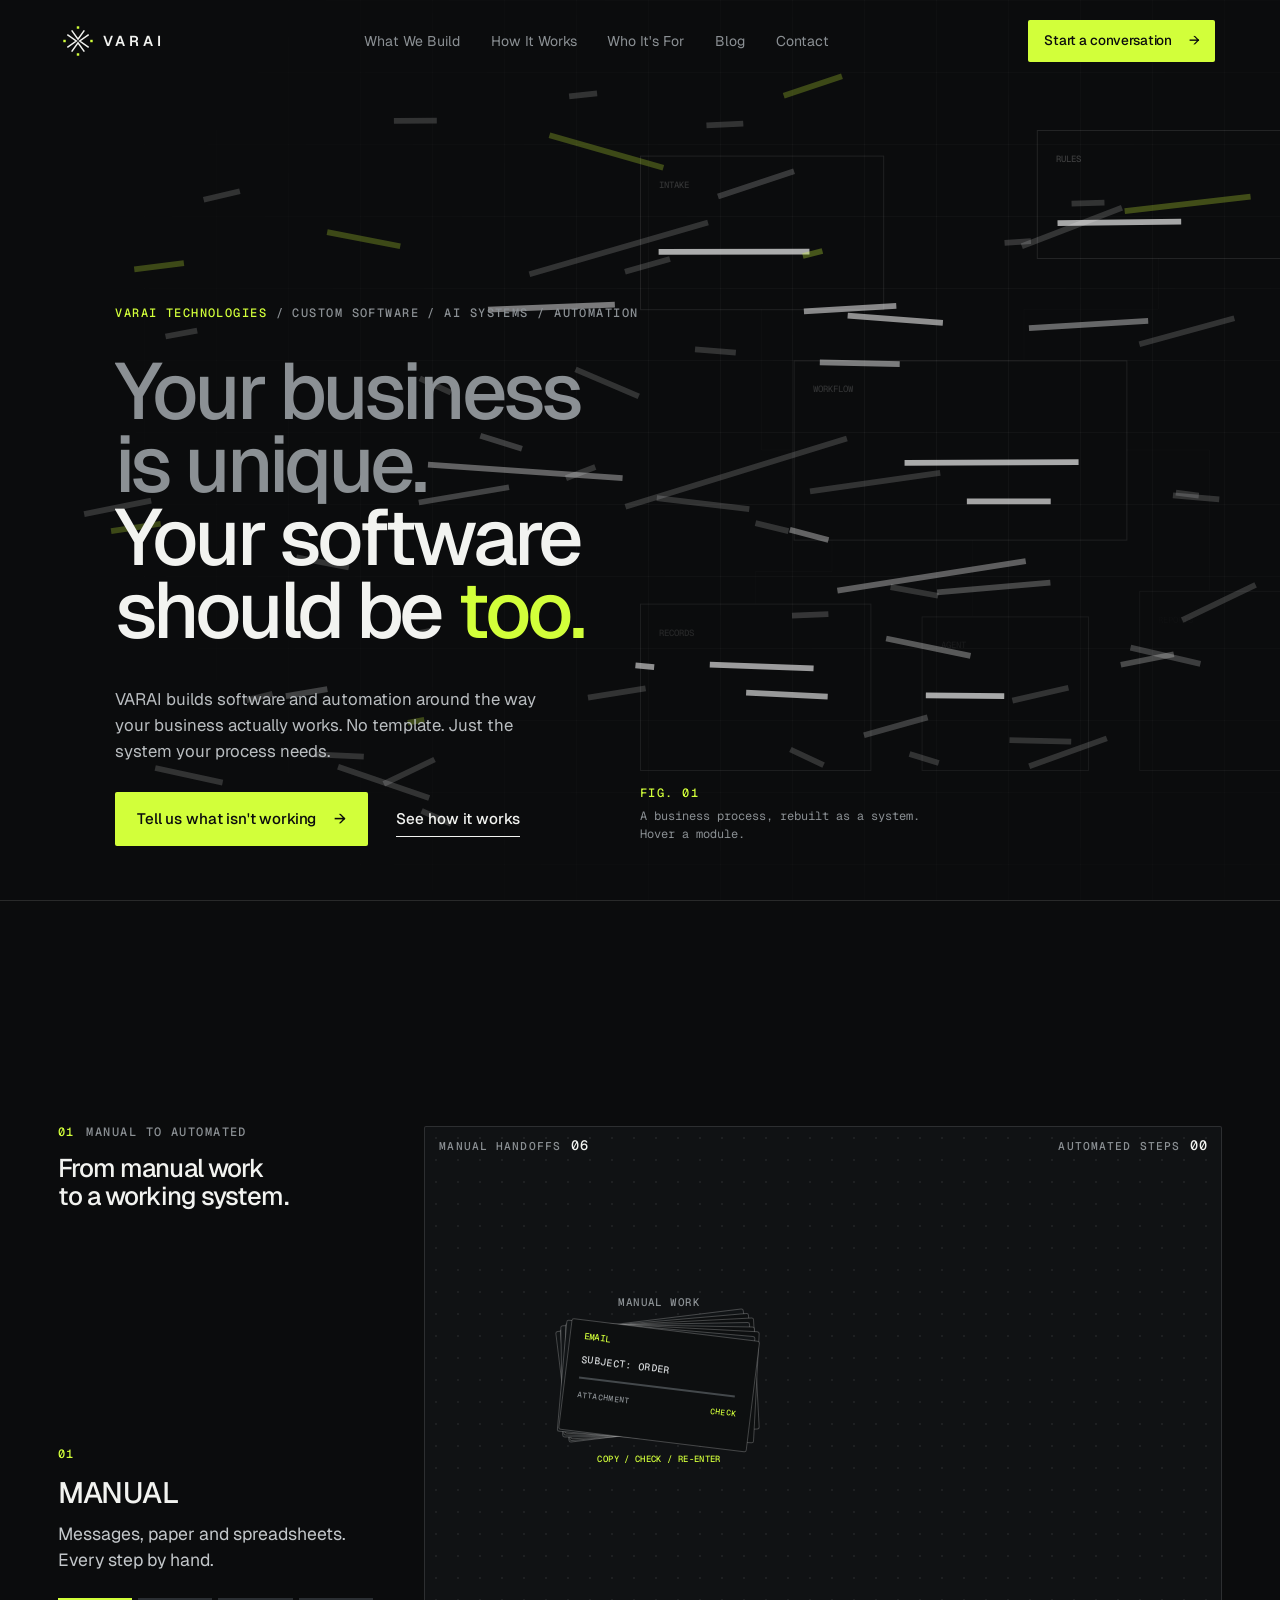
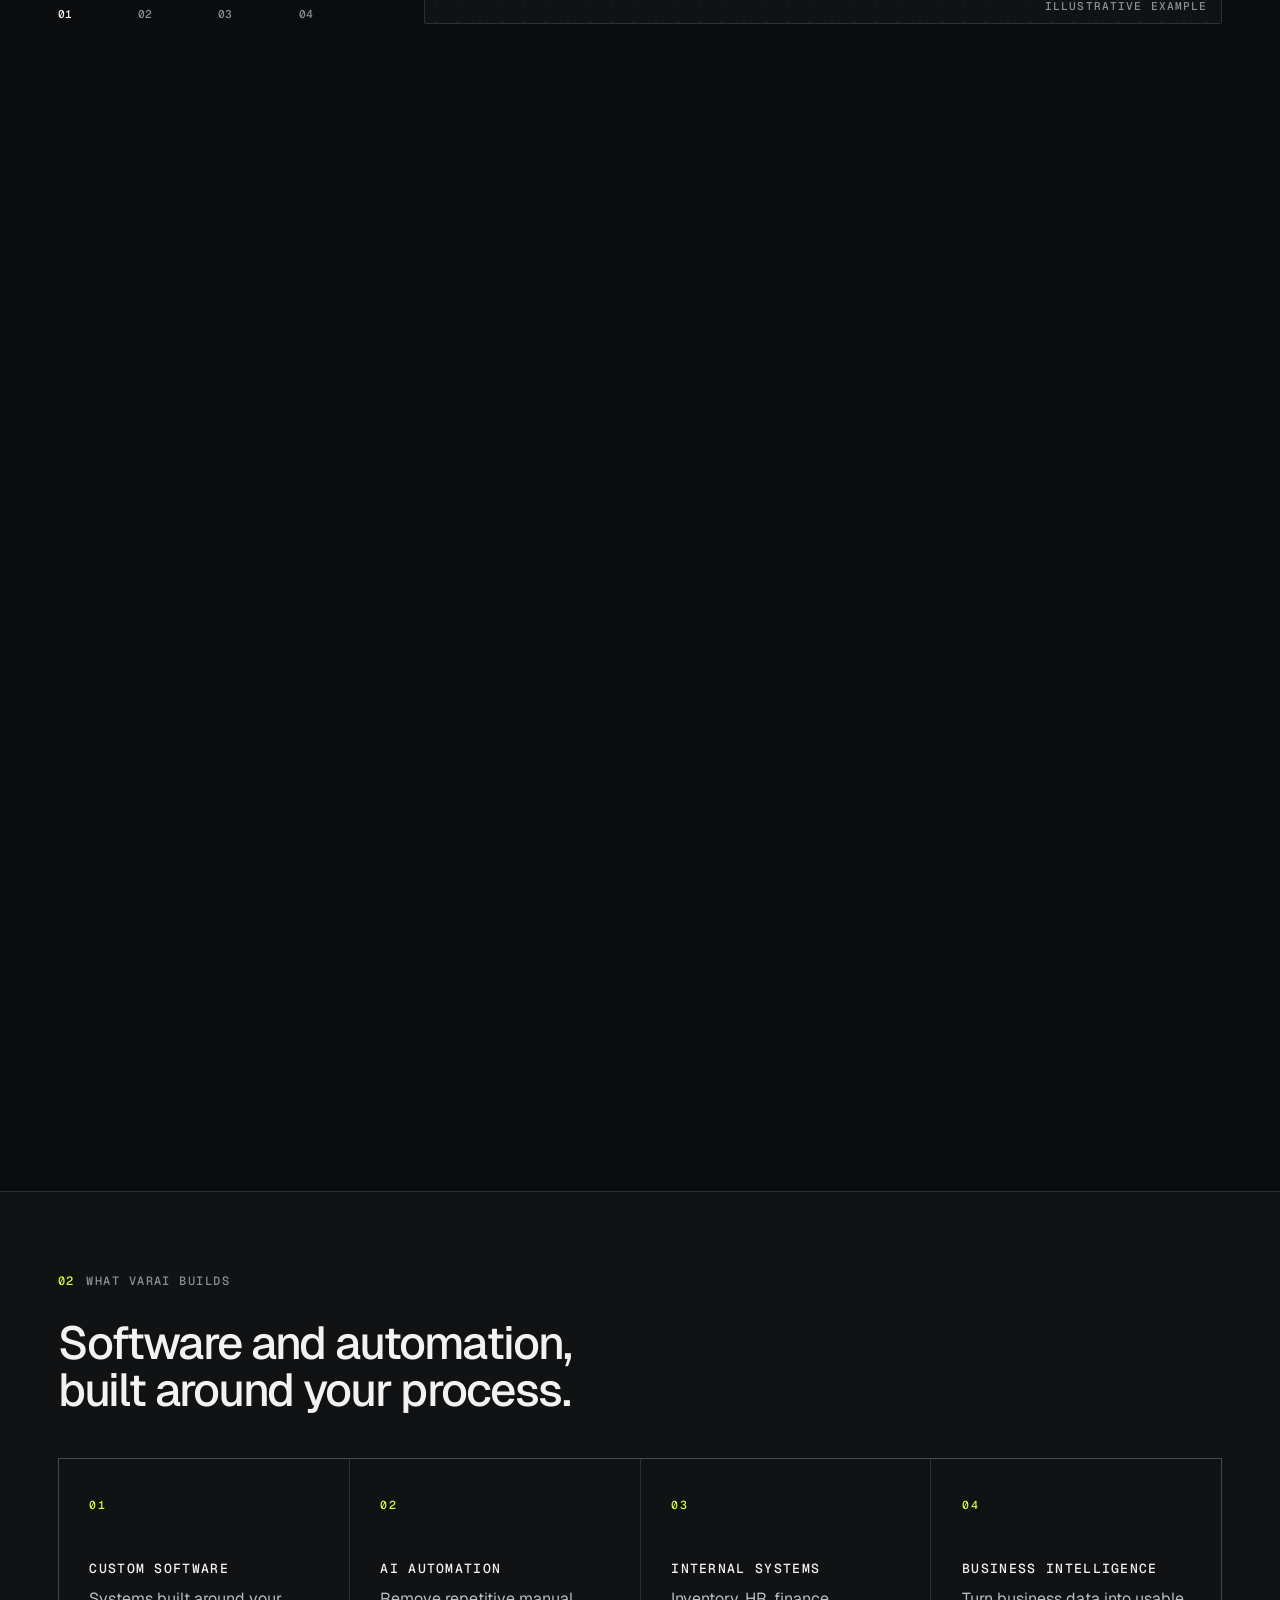
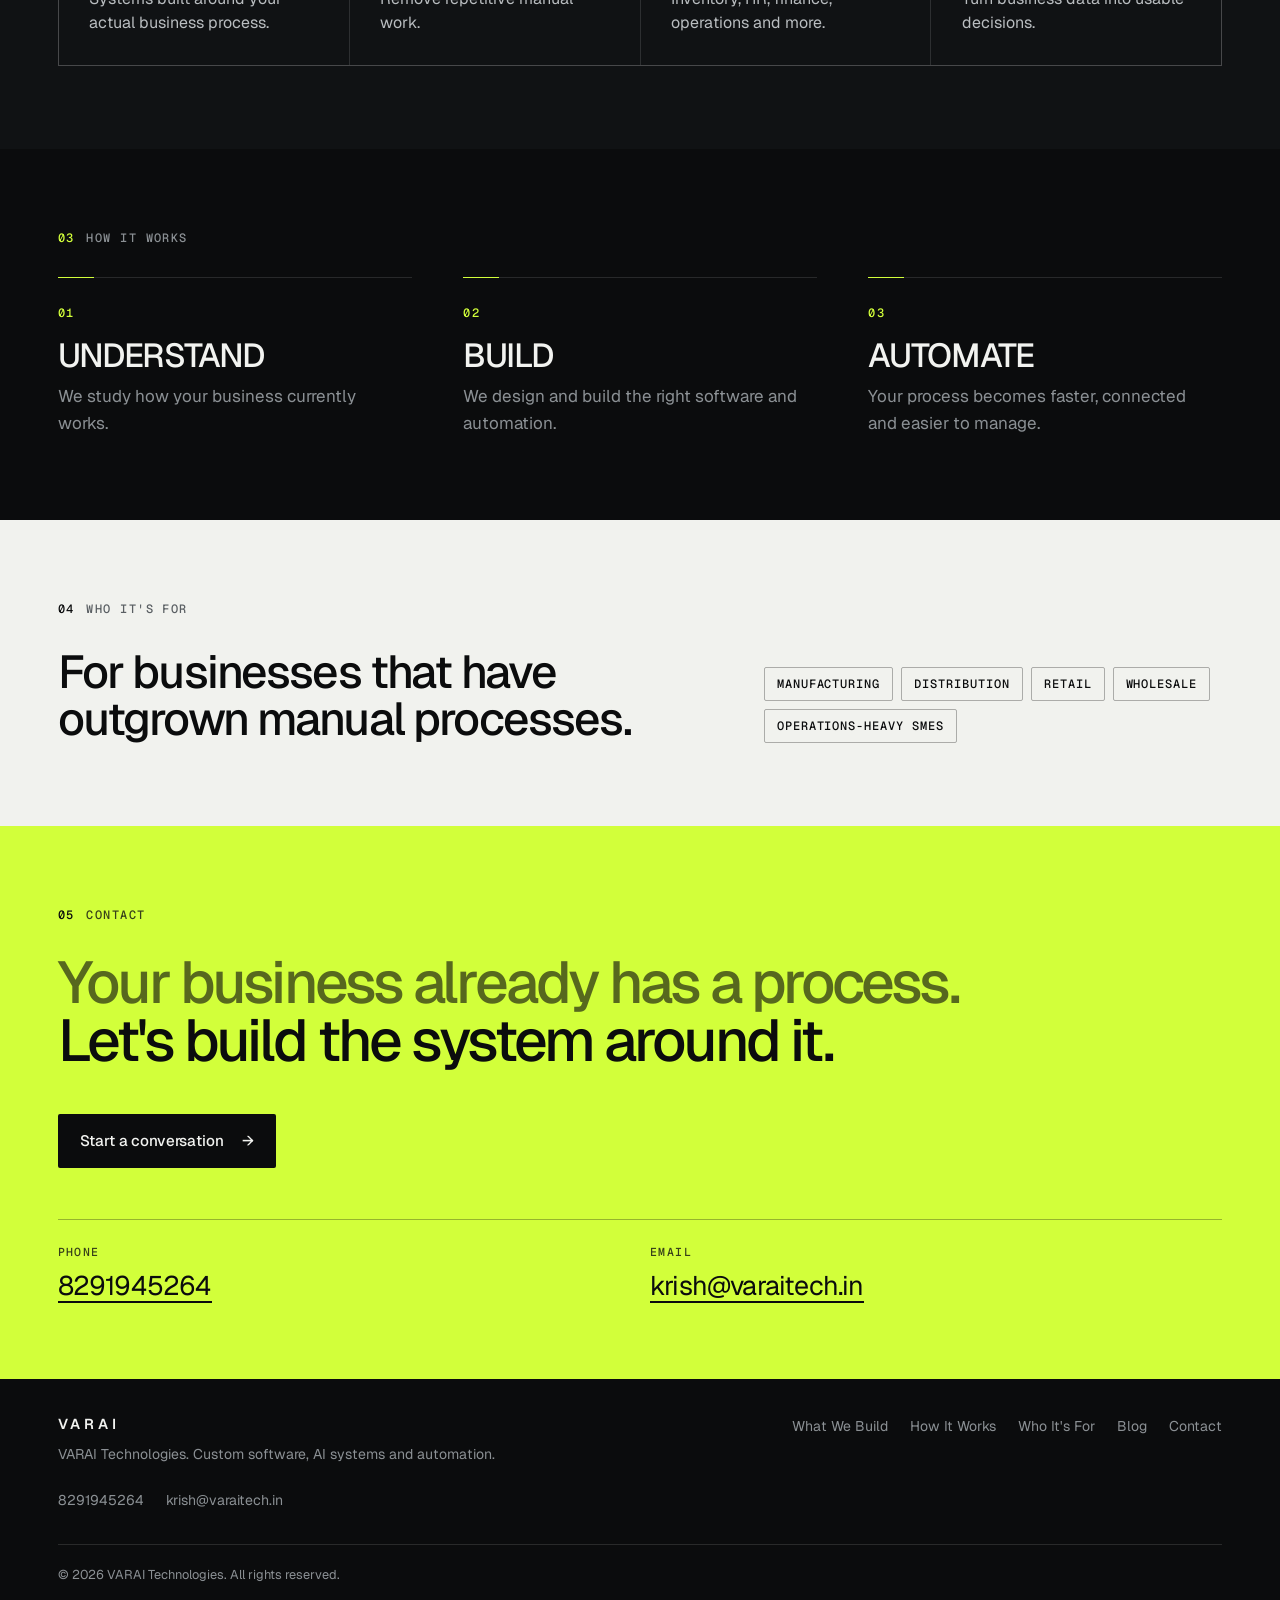
==== commit 21da4306: "Add favicon and apple touch icon links" ====
--- a/index.html
+++ b/index.html
@@ -19,7 +19,8 @@
 <meta name="twitter:title" content="VARAI Technologies | Custom Software and Automation for SMEs">
 <meta name="twitter:description" content="VARAI builds custom software, AI automation and internal systems around the way your business actually works. Replace manual processes with a connected, automated workflow.">
 <meta name="twitter:image" content="https://varaitech.in/og-image.png">
-<link rel="icon" href="data:image/svg+xml,%3Csvg xmlns='http://www.w3.org/2000/svg' viewBox='0 0 32 32'%3E%3Crect width='32' height='32' fill='%230B0C0D'/%3E%3Cpath d='M6 8l10 17L26 8' fill='none' stroke='%23F2F3F0' stroke-width='3'/%3E%3Crect x='14' y='3' width='4' height='4' fill='%23D2FF3A'/%3E%3C/svg%3E">
+<link rel="icon" href="/favicon.svg" type="image/svg+xml">
+<link rel="apple-touch-icon" href="/apple-touch-icon.png">
 <link rel="preconnect" href="https://fonts.googleapis.com"><link rel="preconnect" href="https://fonts.gstatic.com" crossorigin>
 <link href="https://fonts.googleapis.com/css2?family=Geist:wght@300..700&family=Geist+Mono:wght@400;500&display=swap" rel="stylesheet">
 <style>
@@ -183,7 +184,7 @@
 <a class="skip" href="#main">Skip to content</a>
 
 <header><div class="bar">
-<a class="logo" href="#top" aria-label="VARAI Technologies, back to top"><svg width="22" height="22" viewBox="0 0 22 22" aria-hidden="true"><path d="M2 5l9 15 9-15" fill="none" stroke="currentColor" stroke-width="2.2"/><rect x="9" y="0" width="4" height="4" fill="#D2FF3A"/></svg>VARAI</a>
+<a class="logo" href="#top" aria-label="VARAI Technologies, back to top"><svg width="30" height="30" viewBox="-640 -640 1280 1280" aria-hidden="true"><path transform="rotate(0)" d="M-270 -456L0 -74L270 -456" fill="none" stroke="currentColor" stroke-width="64"/><path transform="rotate(90)" d="M-270 -456L0 -74L270 -456" fill="none" stroke="currentColor" stroke-width="64"/><path transform="rotate(180)" d="M-270 -456L0 -74L270 -456" fill="none" stroke="currentColor" stroke-width="64"/><path transform="rotate(270)" d="M-270 -456L0 -74L270 -456" fill="none" stroke="currentColor" stroke-width="64"/><rect x="-52.0" y="-627.0" width="104" height="104" fill="#D2FF3A"/><rect x="-52.0" y="523.0" width="104" height="104" fill="#D2FF3A"/><rect x="-627.0" y="-52.0" width="104" height="104" fill="#D2FF3A"/><rect x="523.0" y="-52.0" width="104" height="104" fill="#D2FF3A"/></svg>VARAI</a>
 <nav id="nav" aria-label="Primary"><ul>
 <li><a href="#build">What We Build</a></li><li><a href="#how">How It Works</a></li><li><a href="#who">Who It's For</a></li><li><a href="/blog/">Blog</a></li><li><a href="#contact">Contact</a></li></ul>
 <div class="mo"><a class="btn" href="mailto:krish@varaitech.in?subject=Starting%20a%20conversation%20with%20VARAI">Start a conversation <i aria-hidden="true">→</i></a></div></nav>
@@ -574,4 +575,4 @@
 })();
 </script>
 </body>
-</html>+</html>
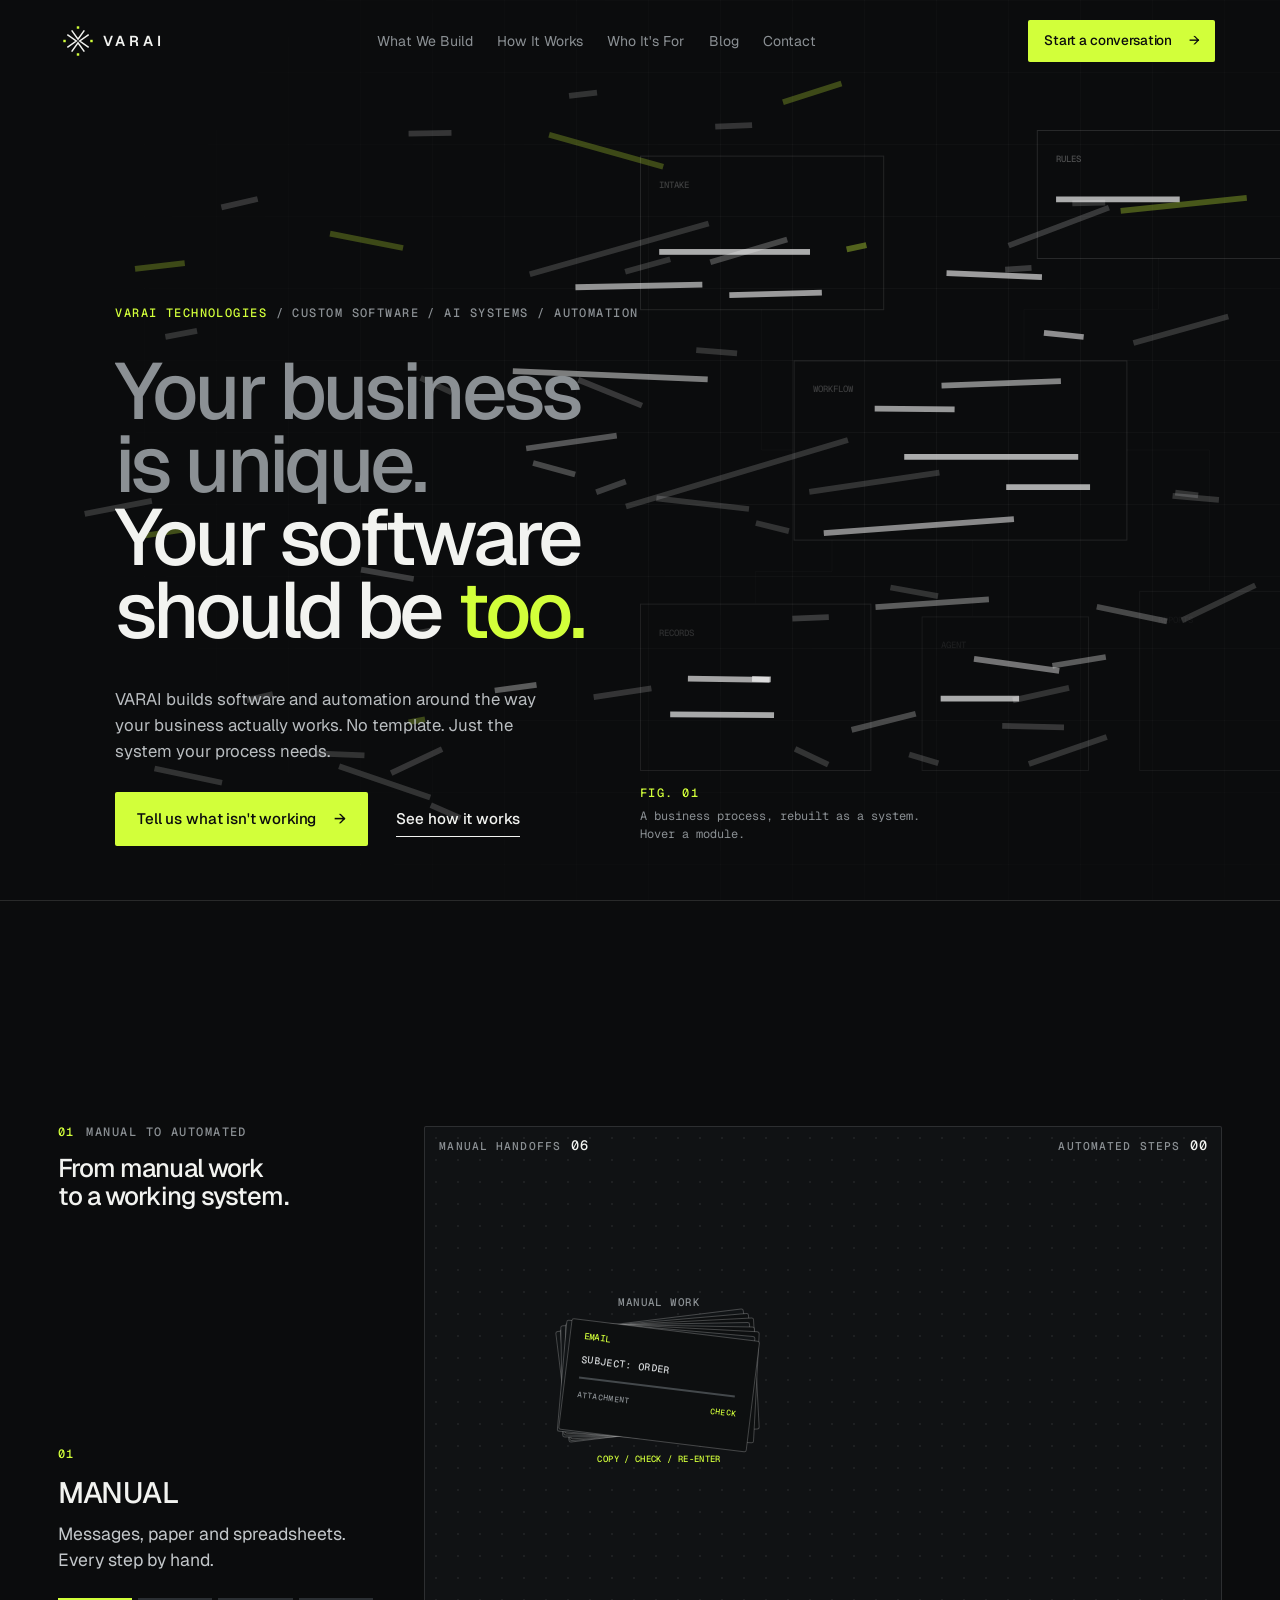
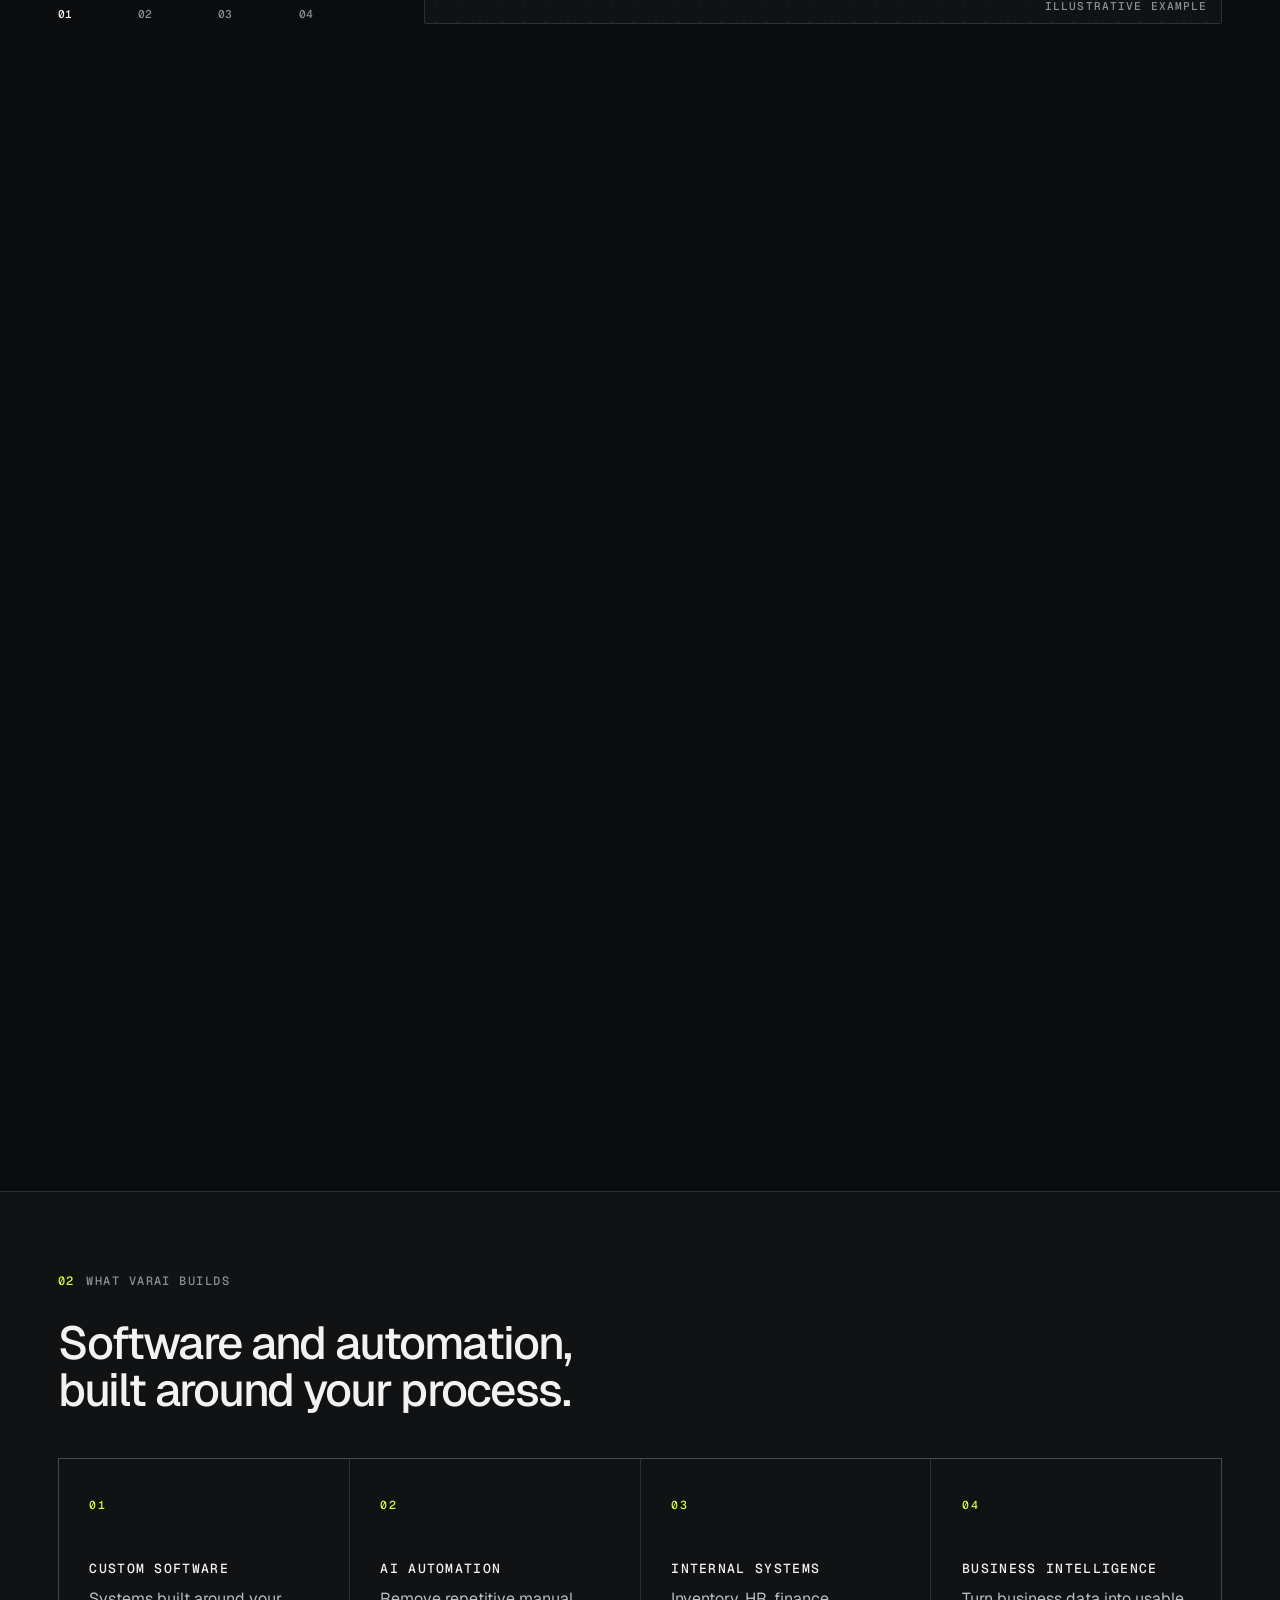
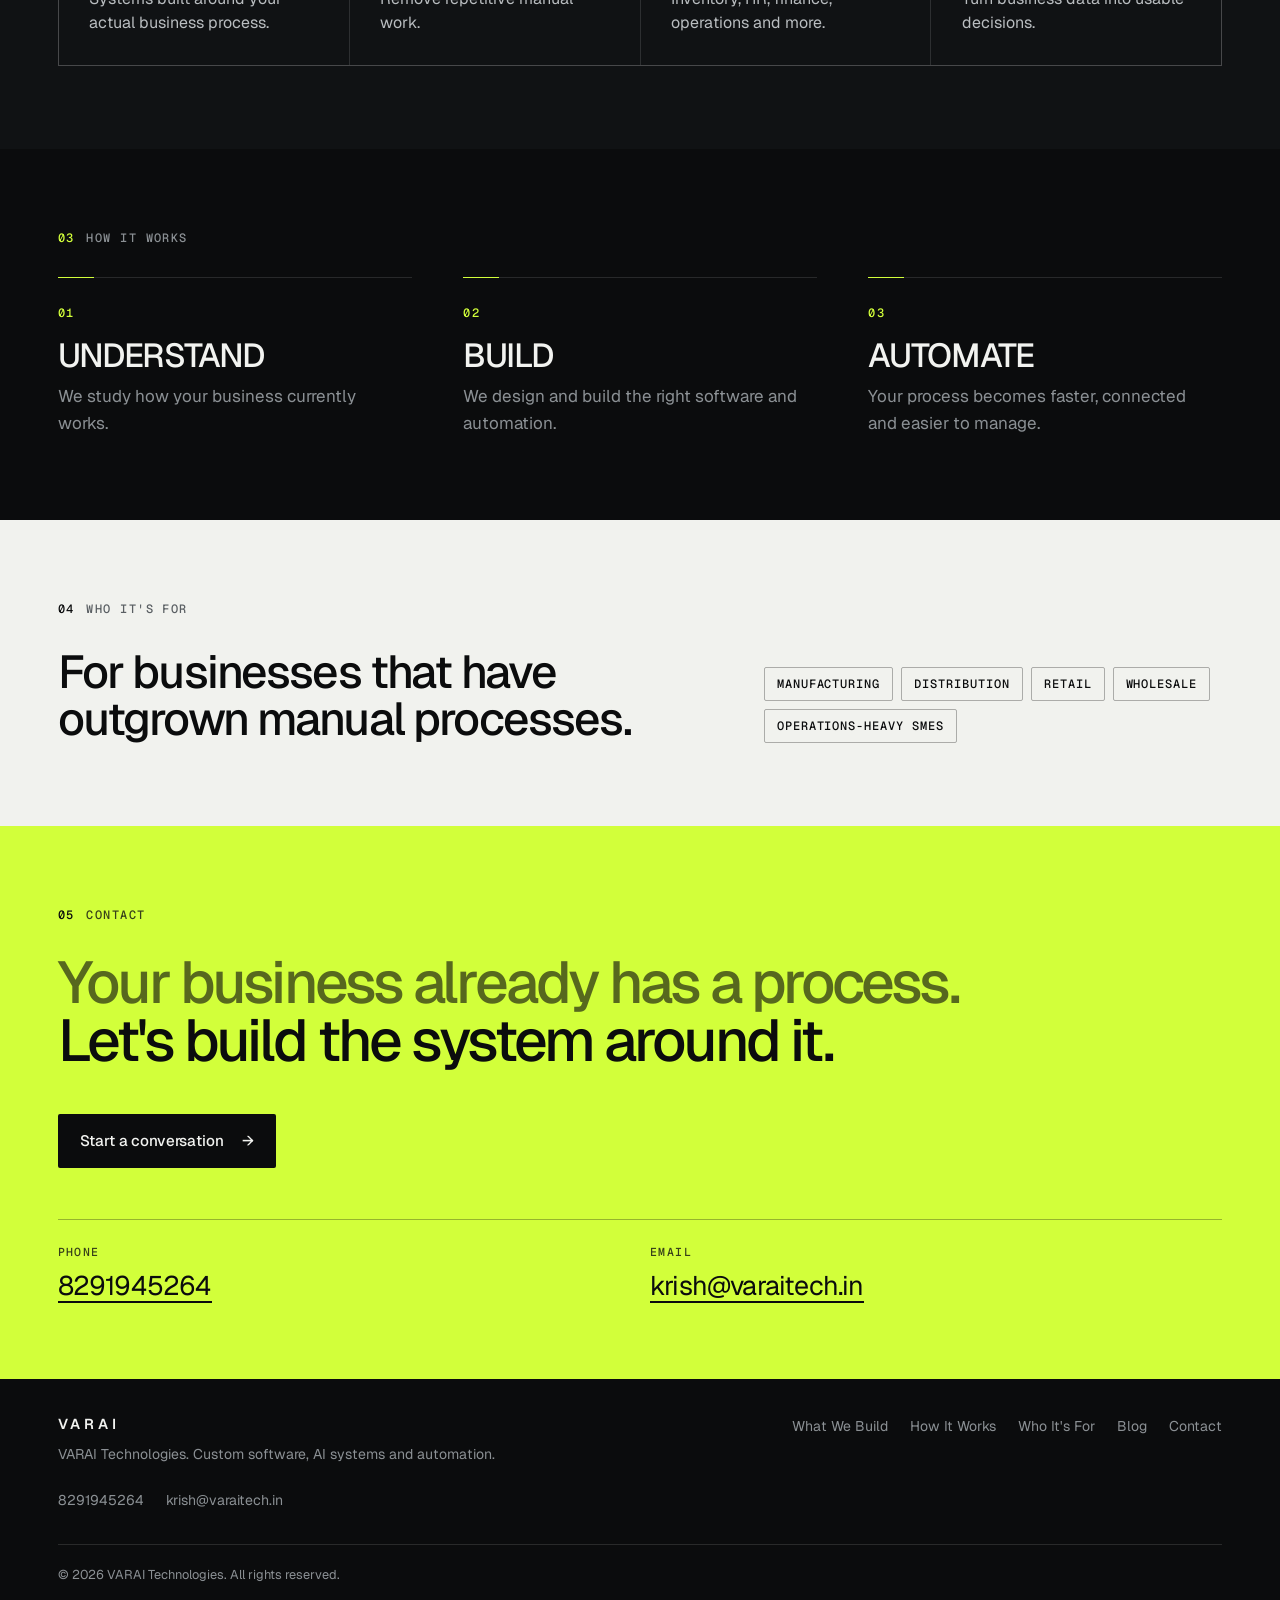
==== commit ef7b5138: "Update index.html" ====
--- a/index.html
+++ b/index.html
@@ -44,7 +44,7 @@
 .lbl b{color:var(--ac);font-weight:500}
 .light{background:var(--lt);color:var(--ink)}.light .lbl{color:#5a5f63}.light .lbl b{color:var(--ink)}
 .skip{position:absolute;left:-999px;top:8px;background:var(--ac);color:var(--ink);padding:10px 14px;z-index:300}.skip:focus{left:8px}
-.btn{display:inline-flex;align-items:center;justify-content:space-between;gap:1.2em;padding:15px 22px;background:var(--ac);color:var(--ink);text-decoration:none;font-weight:500;font-size:.95rem;letter-spacing:-.01em;border-radius:2px;transition:background .3s,color .3s,transform .4s var(--e);transform:translate(var(--mx,0),var(--my,0))}
+.btn{white-space:nowrap;display:inline-flex;align-items:center;justify-content:space-between;gap:1.2em;padding:15px 22px;background:var(--ac);color:var(--ink);text-decoration:none;font-weight:500;font-size:.95rem;letter-spacing:-.01em;border-radius:2px;transition:background .3s,color .3s,transform .4s var(--e);transform:translate(var(--mx,0),var(--my,0))}
 .btn i{font-style:normal;display:inline-block;transition:transform .4s var(--e)}
 .btn:hover{background:#fff}.btn:hover i{transform:translateX(5px)}
 .btn.k{background:var(--ink);color:var(--fg)}.btn.k:hover{background:#fff;color:var(--ink)}
@@ -54,11 +54,11 @@
 /* header */
 header{position:fixed;top:0;left:0;right:0;z-index:100;padding:14px var(--p);pointer-events:none}
 .bar{pointer-events:auto;max-width:1360px;margin:0 auto;height:54px;padding:0 6px 0 4px;display:flex;align-items:center;justify-content:space-between;gap:20px;border:1px solid transparent;border-radius:4px;transition:max-width .6s var(--e),background .4s,border-color .4s,padding .4s}
-header.sc .bar{max-width:min(820px,100%);background:rgba(14,16,18,.78);-webkit-backdrop-filter:blur(16px);backdrop-filter:blur(16px);border-color:var(--ln);padding:0 6px 0 16px}
+header.sc .bar{max-width:min(1000px,100%);background:rgba(14,16,18,.78);-webkit-backdrop-filter:blur(16px);backdrop-filter:blur(16px);border-color:var(--ln);padding:0 6px 0 16px}
 header.open .bar{background:transparent;border-color:transparent;-webkit-backdrop-filter:none;backdrop-filter:none}
 .logo{display:flex;align-items:center;gap:10px;text-decoration:none;font:600 .9rem/1 var(--s);letter-spacing:.28em;position:relative;z-index:2}
-#nav ul{display:flex;gap:clamp(16px,2.4vw,34px)}
-#nav a{font-size:.88rem;text-decoration:none;color:var(--mut);transition:color .25s;padding:6px 0}
+#nav ul{display:flex;gap:clamp(14px,1.9vw,28px)}
+#nav a{white-space:nowrap;font-size:.88rem;text-decoration:none;color:var(--mut);transition:color .25s;padding:6px 0}
 #nav a:hover,#nav a[aria-current=true]{color:var(--fg)}
 .mo{display:none}
 .mb{display:none;width:44px;height:44px;flex-direction:column;align-items:center;justify-content:center;gap:6px;position:relative;z-index:2}
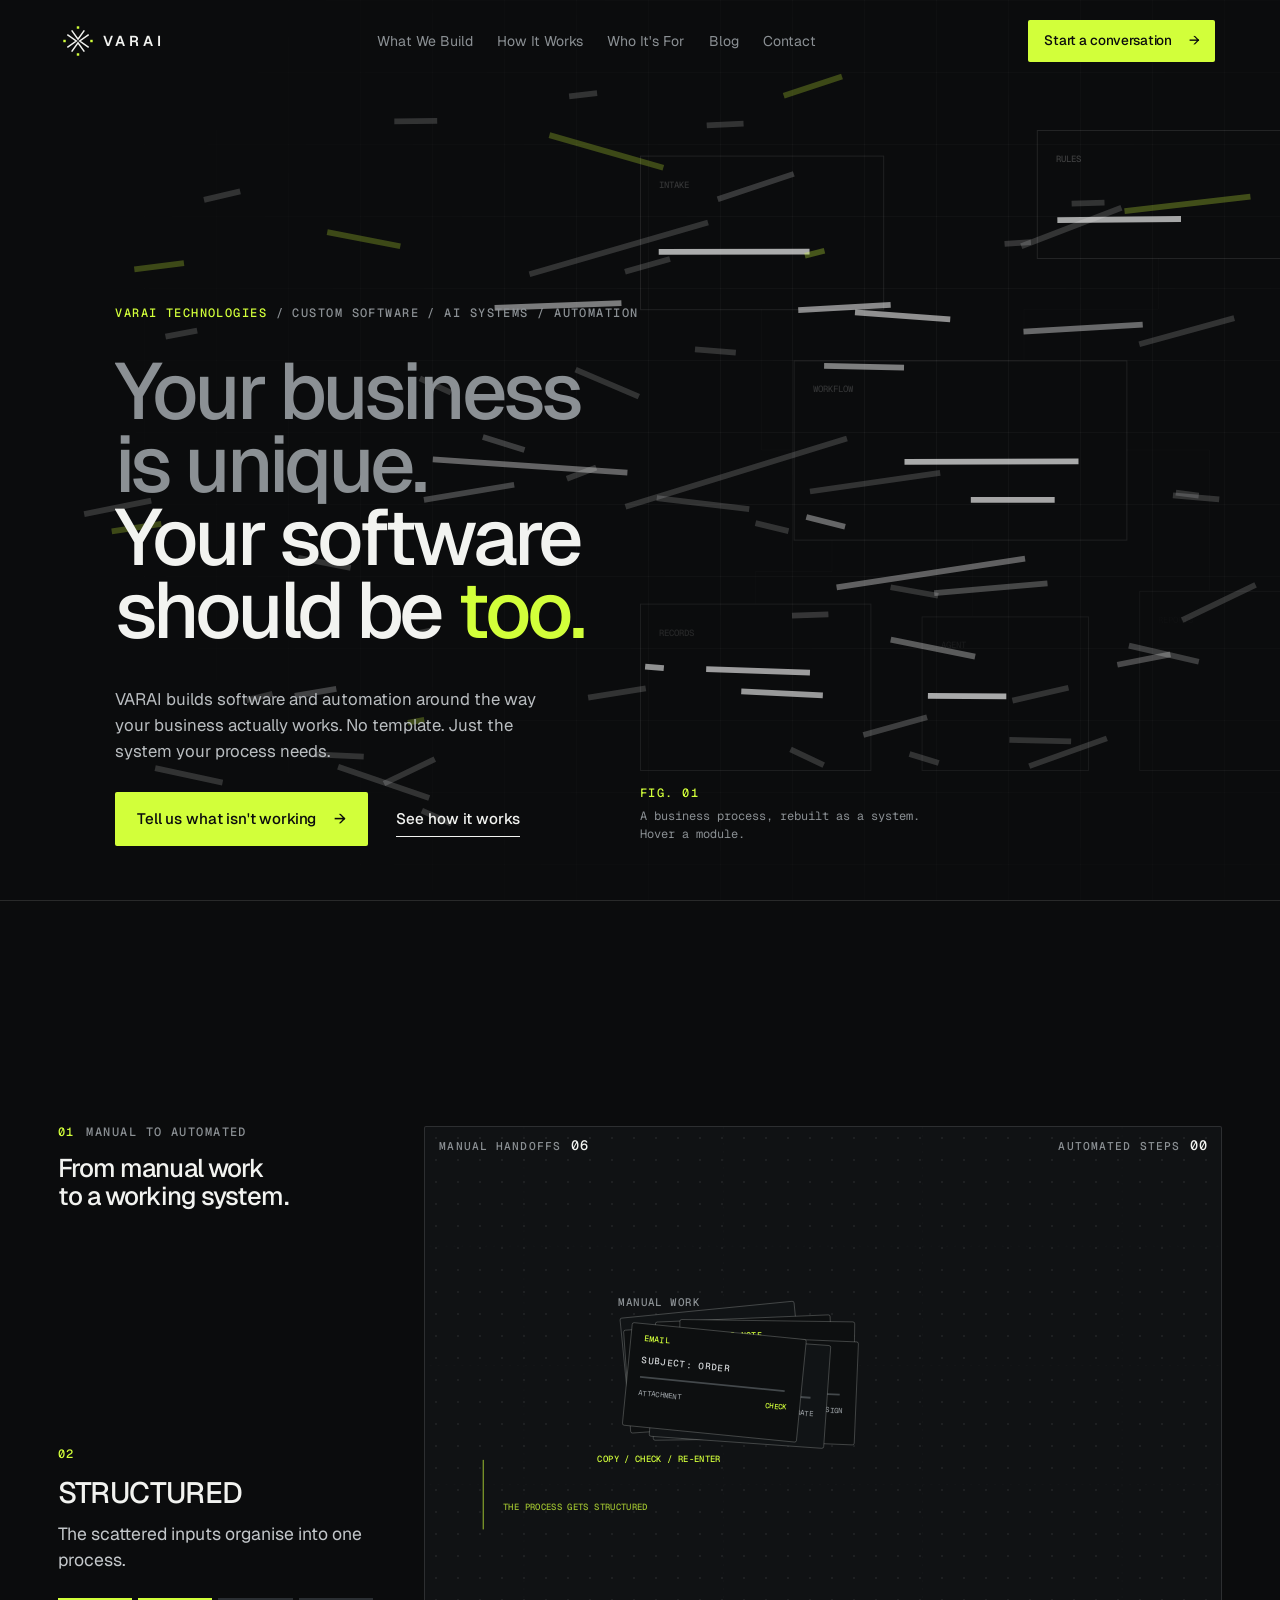
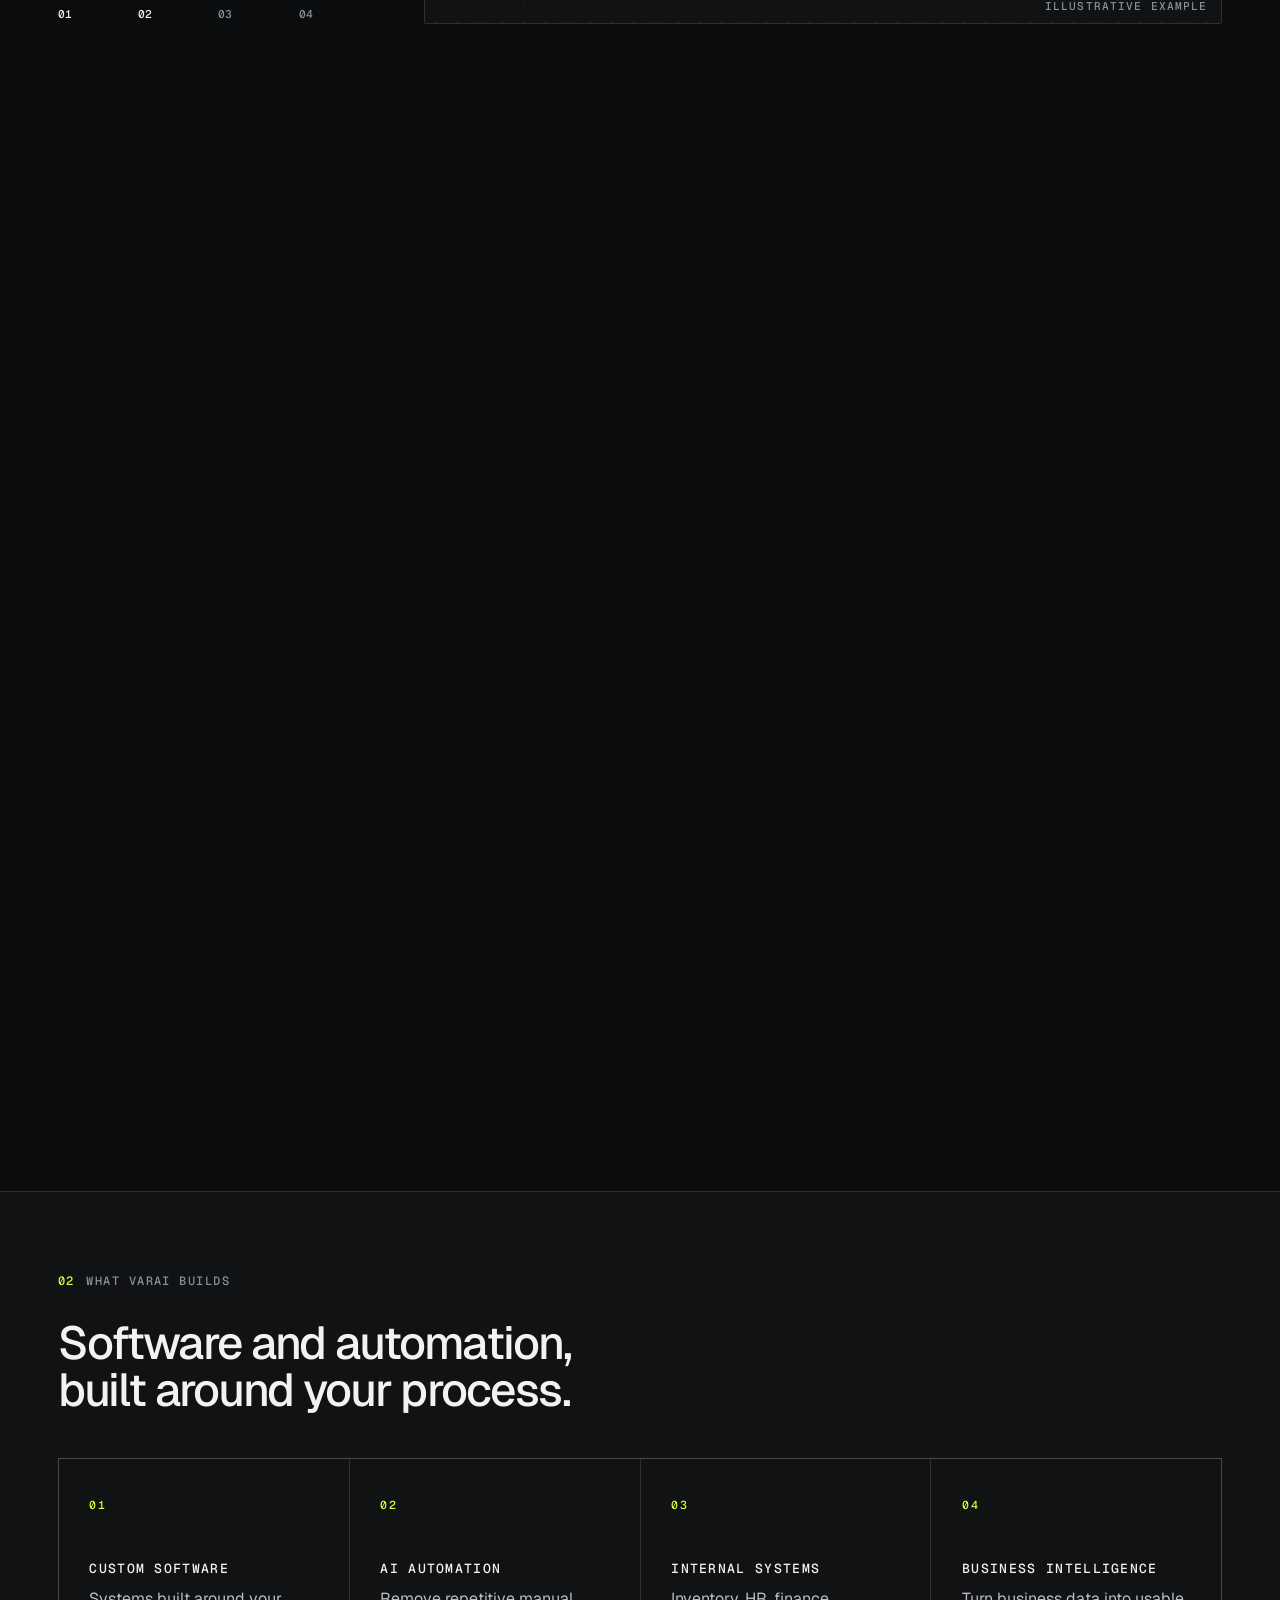
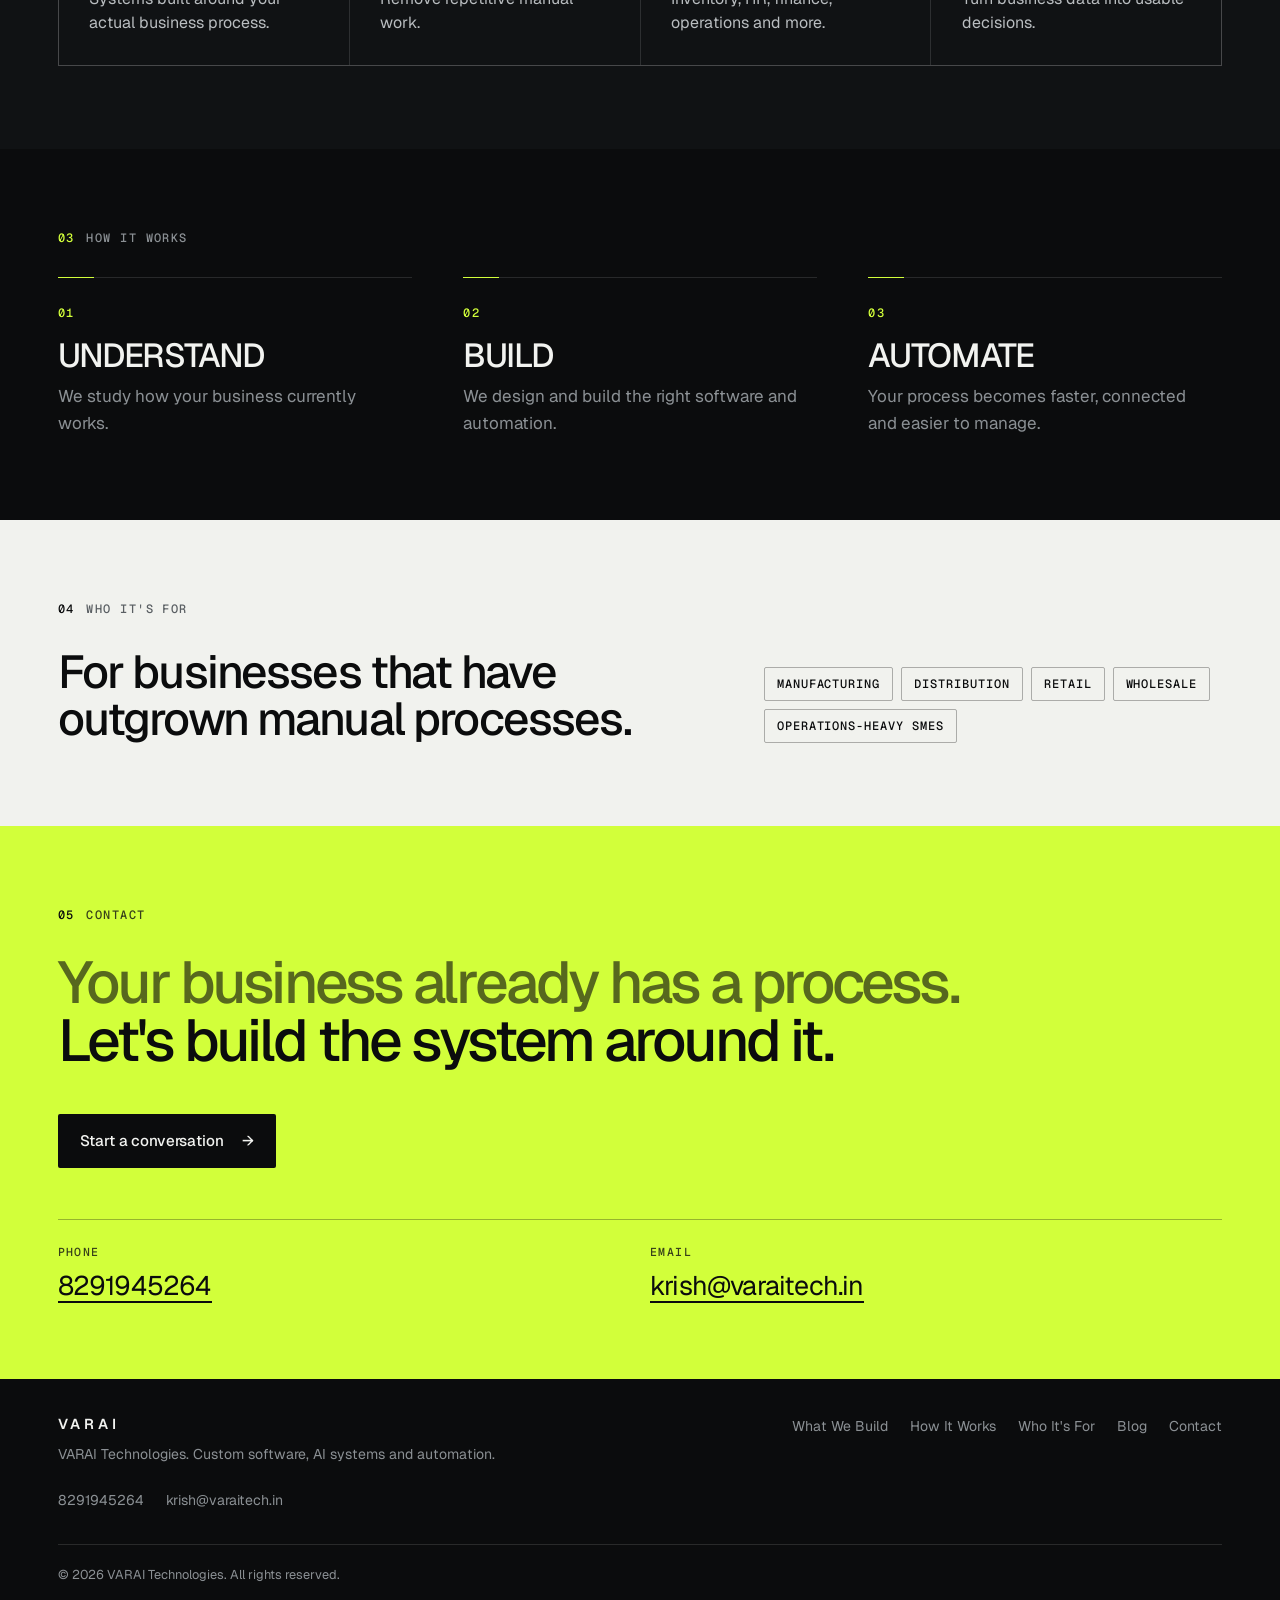
==== commit 5297bf3f: "Update index.html" ====
--- a/index.html
+++ b/index.html
@@ -1,6 +1,15 @@
 <!DOCTYPE html>
 <html lang="en">
 <head>
+ <!-- Google tag (gtag.js) -->
+<script async src="https://www.googletagmanager.com/gtag/js?id=G-W0PPRXL2RY"></script>
+<script>
+  window.dataLayer = window.dataLayer || [];
+  function gtag(){dataLayer.push(arguments);}
+  gtag('js', new Date());
+
+  gtag('config', 'G-W0PPRXL2RY');
+</script>
 <meta charset="utf-8">
 <meta name="viewport" content="width=device-width, initial-scale=1, viewport-fit=cover">
 <title>VARAI Technologies | Custom Software and Automation for SMEs</title>
